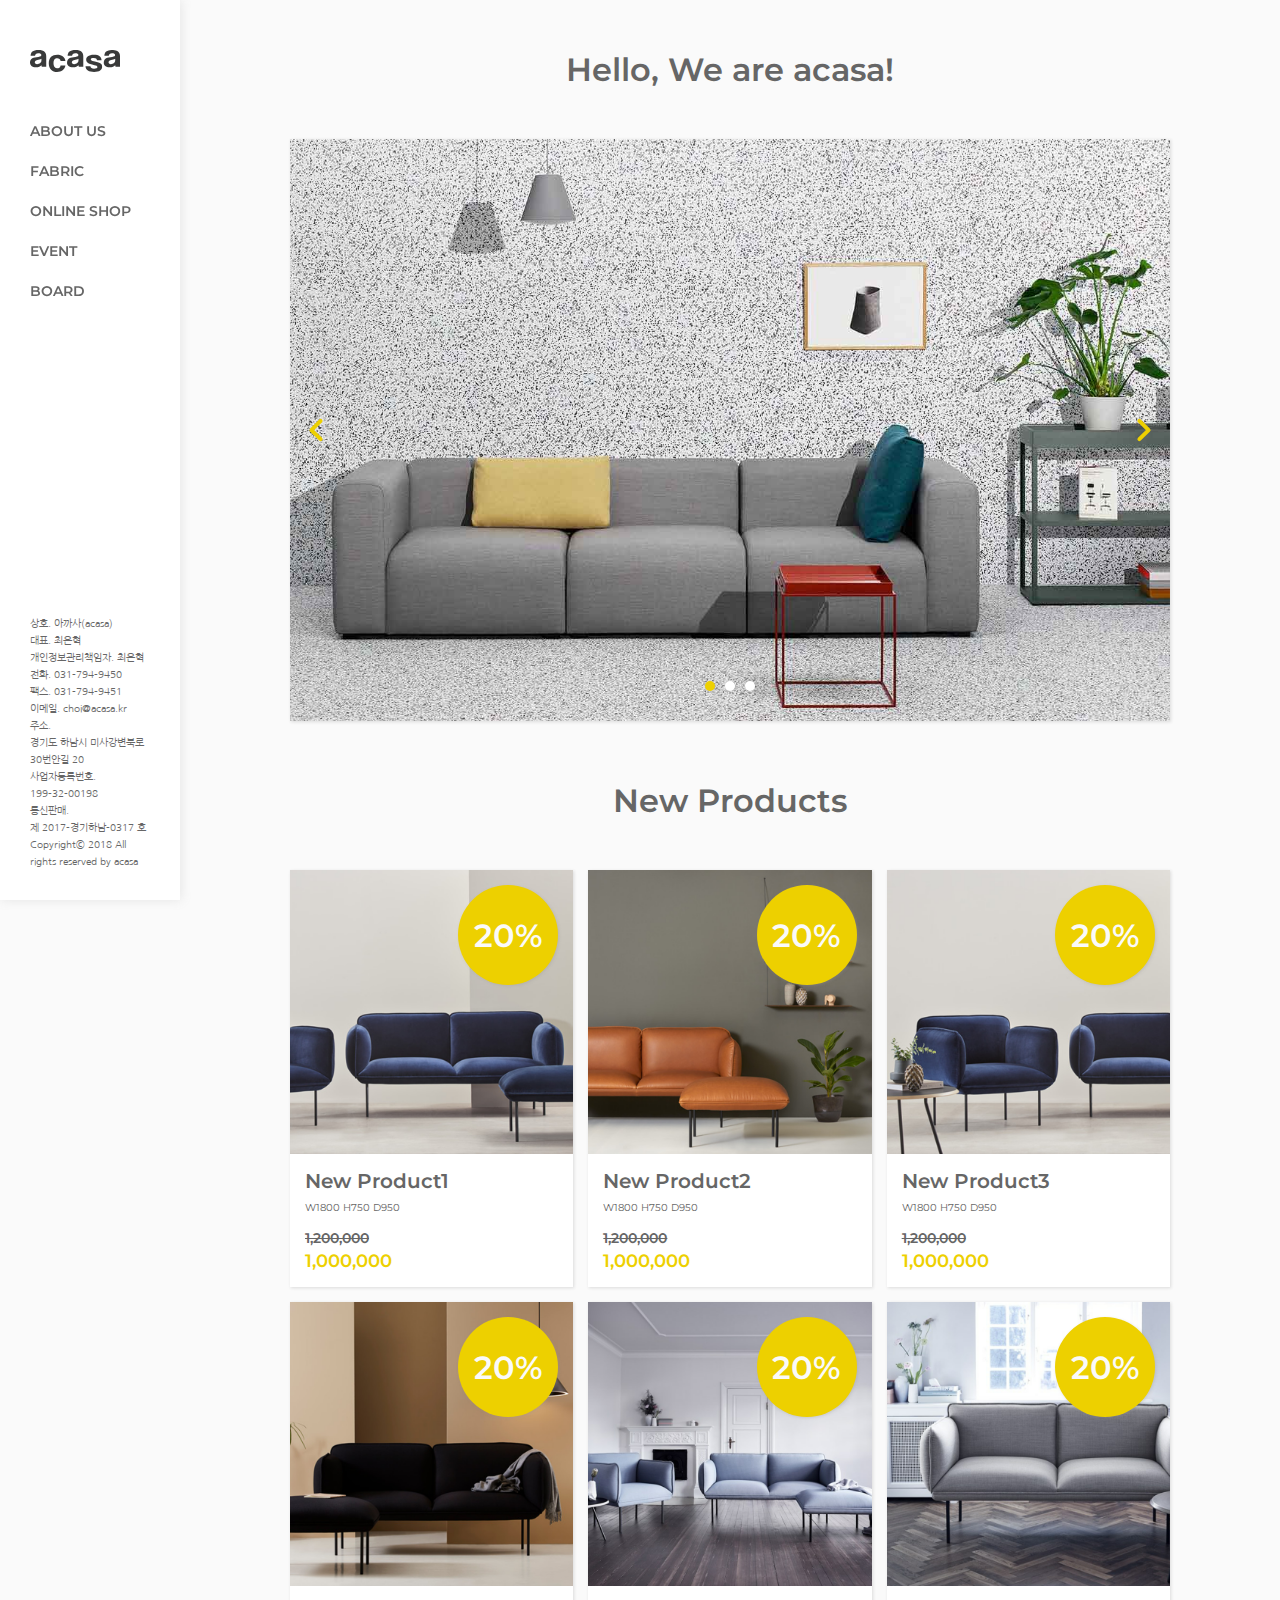
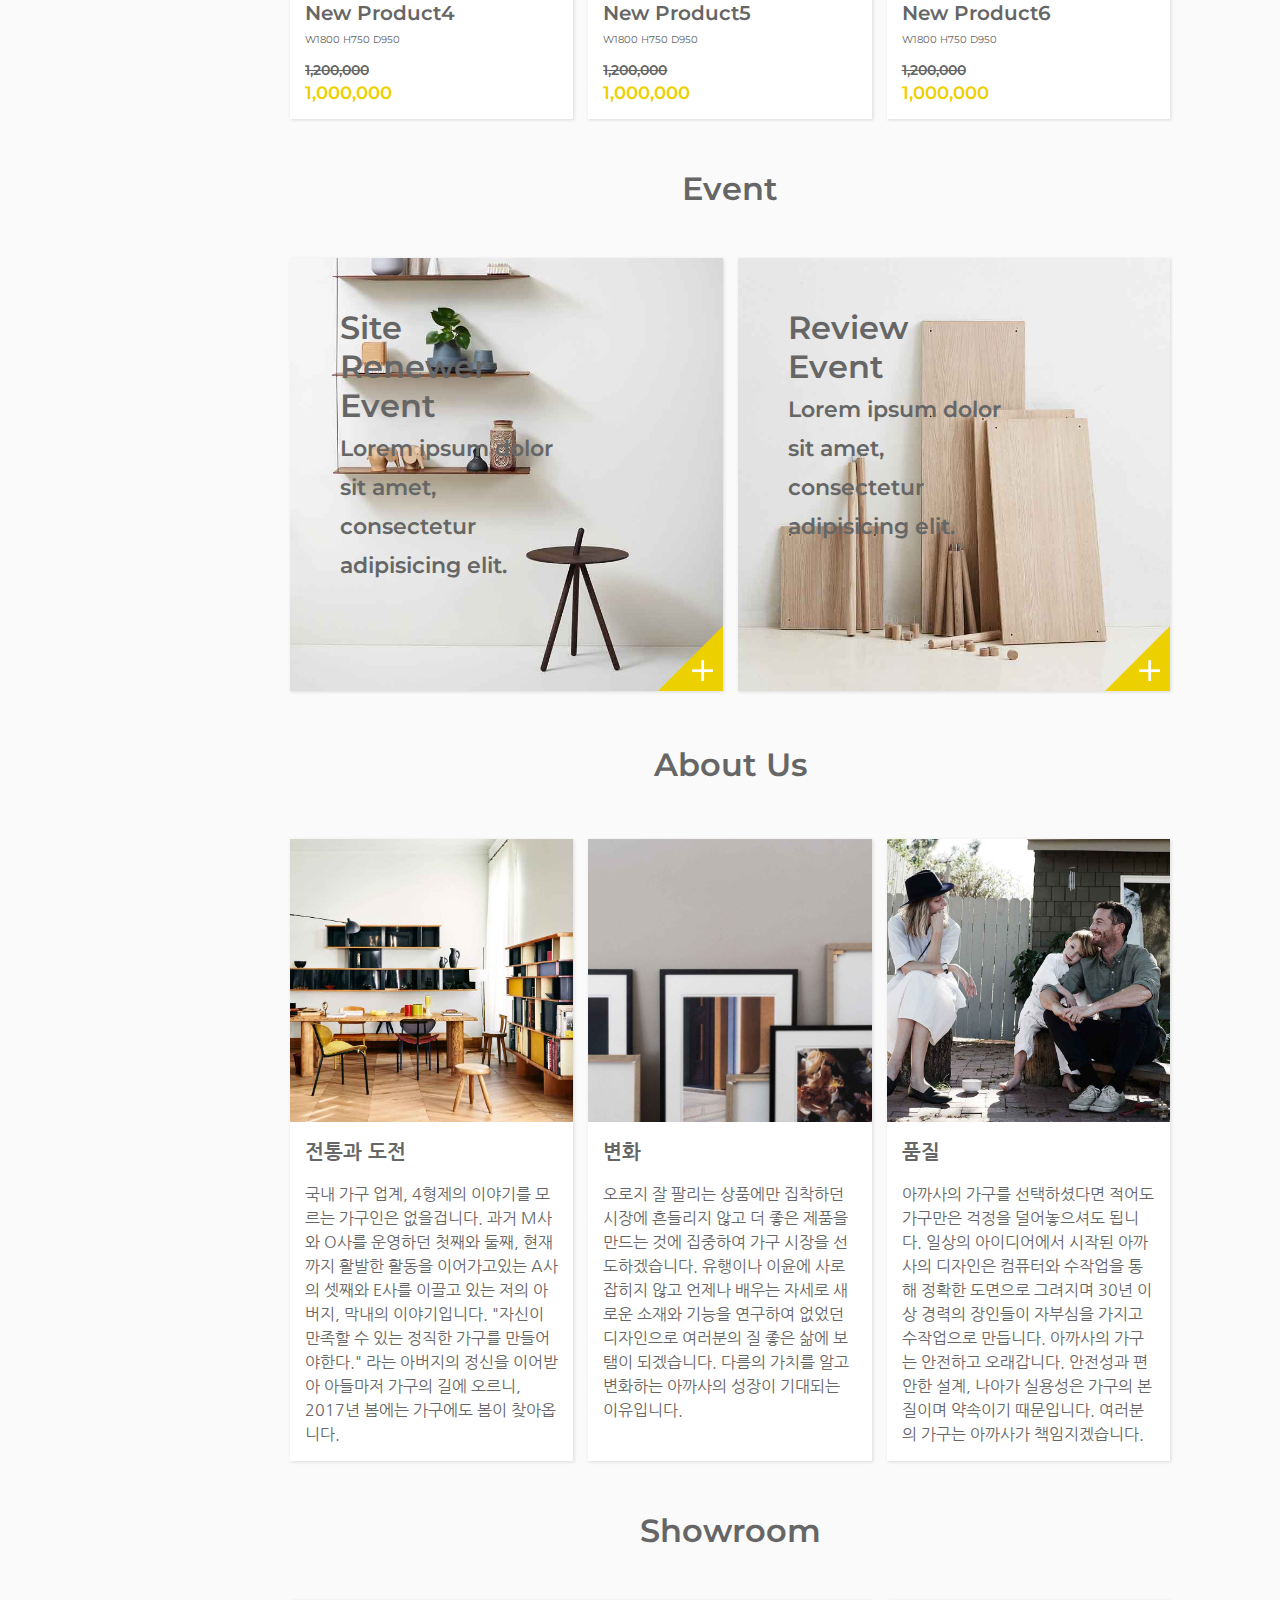
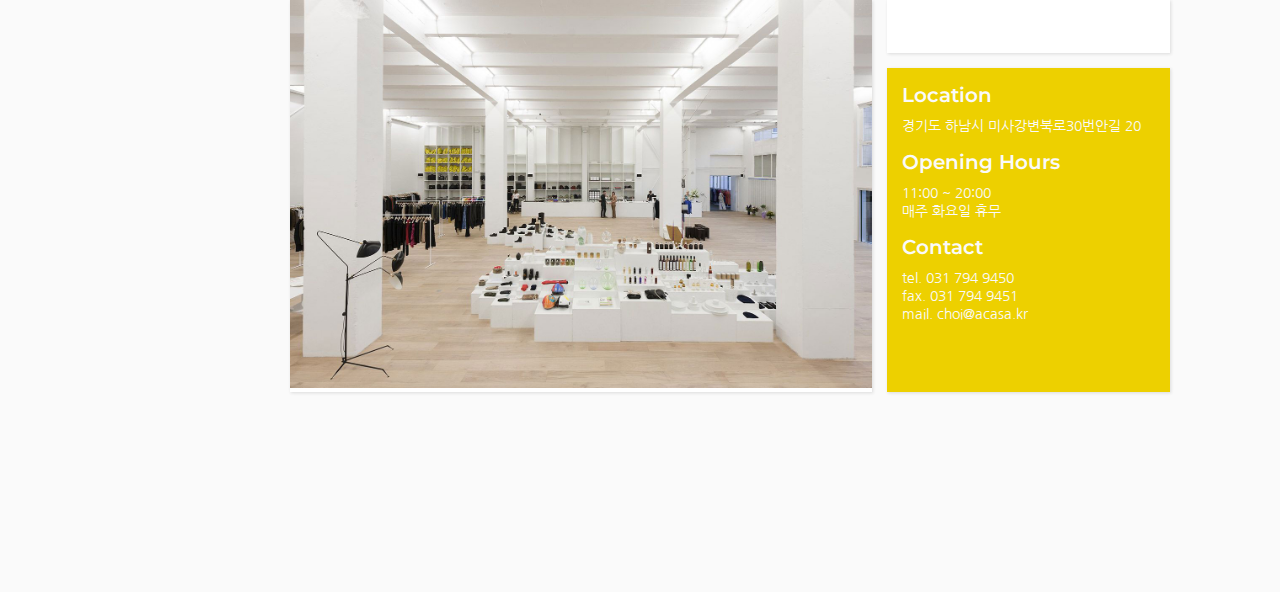
==== index.html @ 56d2a976 "Add files via upload" ====
<!DOCTYPE html>
<html lang="ko">
  <head>
    <meta charset="UTF-8">
    <title>acasa</title>
    <meta name="viewport" content="width=device-width, initial-scale=1.0">
    <link href="https://fonts.googleapis.com/css?family=Montserrat|Nanum+Gothic|Quicksand" rel="stylesheet">
    <link rel="stylesheet" href="css/style.css">
    <link rel="stylesheet" href="css/jquery.bxslider.css">
    <script src="js/jquery-3.3.1.js"></script>
    <script src="js/jquery.bxslider.min.js"></script>
    <script>
      $(document).ready(function(){
        $('.slider').bxSlider({
          auto:true,
          pause:3000,

        });
      });
    </script>
  </head>

  <body>
    <!-- 헤더 시작 -->
    <header>
      <div class="container">
        <img class="logo" src="img/acasa-logo.svg" alt="acasa-logo">
        <nav class="fixedNav">
          <ul>
            <li><a href="#">ABOUT US</a></li>
            <li><a href="#">FABRIC</a></li>
            <li><a href="#">ONLINE SHOP</a></li>
            <li><a href="#">EVENT</a></li>
            <li><a href="#">BOARD</a></li>
          </ul>
        </nav>
      </div>
    </header>
    <!-- 헤더 종료 -->

    <!-- 본문 시작 -->
    <section class="conA">
      <div class="container">
        <div class="title">
          <p>Hello, We are acasa!</p>
        </div>
        <div class="slider">
          <a href="#"><img src="img/slide01.jpg" alt="slide01"></a>
          <a href="#"><img src="img/slide02.jpg" alt="slide01"></a>
          <a href="#"><img src="img/slide03.jpg" alt="slide01"></a>
        </div>
      </div>
    </section>

    <section class="conB">
      <div class="container">
        <div class="title">
          <p>New Products</p>
        </div>
        <div class="productList">
          <div class="newProduct1">
            <img src="img/sq04.png" alt="newProduct1">
            <p class="name">New Product1</p>
            <p class="size">W1800 H750 D950</p>
            <p class="cost1">1,200,000</p>
            <p class="cost2">1,000,000</p>
            <div class="saleTag">
              <p class="saleNum">20%</p>
            </div>
            <a href="#" class="linkProduct1"></a>
          </div>
          <div class="newProduct2">
            <img src="img/sq03.png" alt="newProduct2">
            <p class="name">New Product2</p>
            <p class="size">W1800 H750 D950</p>
            <p class="cost1">1,200,000</p>
            <p class="cost2">1,000,000</p>
            <div class="saleTag">
              <p class="saleNum">20%</p>
            </div>
            <a href="#" class="linkProduct2"></a>
          </div>
          <div class="newProduct3">
            <img src="img/sq05.png" alt="newProduct3">
            <p class="name">New Product3</p>
            <p class="size">W1800 H750 D950</p>
            <p class="cost1">1,200,000</p>
            <p class="cost2">1,000,000</p>
            <div class="saleTag">
              <p class="saleNum">20%</p>
            </div>
            <a href="#" class="linkProduct3"></a>
          </div>
          <div class="newProduct4">
            <img src="img/sq06.png" alt="newProduct4">
            <p class="name">New Product4</p>
            <p class="size">W1800 H750 D950</p>
            <p class="cost1">1,200,000</p>
            <p class="cost2">1,000,000</p>
            <div class="saleTag">
              <p class="saleNum">20%</p>
            </div>
            <a href="#" class="linkProduct4"></a>
          </div>
          <div class="newProduct5">
            <img src="img/sq07.png" alt="newProduct5">
            <p class="name">New Product5</p>
            <p class="size">W1800 H750 D950</p>
            <p class="cost1">1,200,000</p>
            <p class="cost2">1,000,000</p>
            <div class="saleTag">
              <p class="saleNum">20%</p>
            </div>
            <a href="#" class="linkProduct5"></a>
          </div>
          <div class="newProduct6">
            <img src="img/sq08.png" alt="newProduct6">
            <p class="name">New Product6</p>
            <p class="size">W1800 H750 D950</p>
            <p class="cost1">1,200,000</p>
            <p class="cost2">1,000,000</p>
            <div class="saleTag">
              <p class="saleNum">20%</p>
            </div>
            <a href="#" class="linkProduct6"></a>
          </div>
        </div>
      </div>
    </section>

    <section class="conC">
      <div class="container">
        <div class="title">
          <p>Event</p>
        </div>
        <div class="eventList">
          <div class="event1">
            <img src="img/event01.jpg" alt="event1" class="imgEvent1">
            <p class="eventName">Site Renewer Event<br />
              <span class="eventInfo">Lorem ipsum dolor sit amet, consectetur adipisicing elit.
              </span>
            </p>
            <img src="img/yellowtriangle.svg" alt="more" class="moreBtn1"/>
            <a href="#" class="linkEvent1"></a>
          </div>
          <div class="event2">
            <img src="img/event02.jpg" alt="event2" class="imgEvent2">
            <p class="eventName">Review Event<br />
              <span class="eventInfo">Lorem ipsum dolor sit amet, consectetur adipisicing elit.
              </span>
            </p>
            <img src="img/yellowtriangle.svg" alt="more" class="moreBtn2"/>
            <a href="#" class="linkEvent2"></a>
          </div>
        </div>
      </div>
    </section>

    <section class="conD">
      <div class="container">
        <div class="title">
          <p>About Us</p>
        </div>
        <div class="aboutUsList">
          <div class="aboutUs1">
            <img src="img/aboutus01.jpg" alt="aboutUs1" />
            <p class="keyword">전통과 도전</p>
            <p class="content">
              국내 가구 업계, 4형제의 이야기를 모르는 가구인은 없을겁니다.
              과거 M사와 O사를 운영하던 첫째와 둘째, 현재까지 활발한 활동을 이어가고있는 A사의 셋째와 E사를 이끌고 있는 저의 아버지, 막내의 이야기입니다.
              "자신이 만족할 수 있는 정직한 가구를 만들어야한다." 라는 아버지의 정신을 이어받아 아들마저 가구의 길에 오르니, 2017년 봄에는 가구에도 봄이 찾아옵니다.
            </p>
          </div>
          <div class="aboutUs2">
            <img src="img/aboutus02.jpg" alt="aboutUs2" />
            <p class="keyword">변화</p>
            <p class="content">
              오로지 잘 팔리는 상품에만 집착하던 시장에 흔들리지 않고 더 좋은 제품을 만드는 것에 집중하여 가구 시장을 선도하겠습니다.
              유행이나 이윤에 사로잡히지 않고 언제나 배우는 자세로 새로운 소재와 기능을 연구하여 없었던 디자인으로 여러분의 질 좋은 삶에 보탬이 되겠습니다.
              다름의 가치를 알고 변화하는 아까사의 성장이 기대되는 이유입니다.
            </p>
          </div>
          <div class="aboutUs3">
            <img src="img/aboutus03.jpg" alt="aboutUs3" />
            <p class="keyword">품질</p>
            <p class="content">
              아까사의 가구를 선택하셨다면 적어도 가구만은 걱정을 덜어놓으셔도 됩니다.
              일상의 아이디어에서 시작된 아까사의 디자인은 컴퓨터와 수작업을 통해 정확한 도면으로 그려지며 30년 이상 경력의 장인들이 자부심을 가지고 수작업으로 만듭니다.
              아까사의 가구는 안전하고 오래갑니다. 안전성과 편안한 설계, 나아가 실용성은 가구의 본질이며 약속이기 때문입니다.
              여러분의 가구는 아까사가 책임지겠습니다.
            </p>
          </div>
        </div>
      </div>
    </section>

    <section class="conE">
      <div class="container">
        <div class="title">
          <p>Showroom</p>
        </div>
        <div class="showroomList">
          <div class="showroom">
            <img src="img/showroom.jpg" alt="showroom" />
          </div>
          <div class="map">
            <div class="mapSize">
              <iframe src="https://www.google.com/maps/embed?pb=!1m18!1m12!1m3!1d3162.3524169466496!2d127.1775999160639!3d37.5703183316678!2m3!1f0!2f0!3f0!3m2!1i1024!2i768!4f13.1!3m3!1m2!1s0x356333965050729f%3A0x7016bfcf2cfe2d68!2sAkkasa!5e0!3m2!1sit!2skr!4v1528881430109" frameborder="0" style="border:0" allowfullscreen></iframe>
            </div>
          </div>
          <div class="informationBox">
            <div class="showroomInfo">
              <!-- <p class="welcome">"아까사는 언제나 여러분의 방문을 환영합니다.<br />
                서울 근교 하남 미사강변 신도시에 위치해있어 부담없이<br />
                방문하실 수 있습니다."</p> -->
              <p class="locationTitle">Location</p>
              <p class="location">경기도 하남시 미사강변북로30번안길 20</p>
              <p class="hourTitle">Opening Hours</p>
              <p class="hour">11:00 ~ 20:00<br />매주 화요일 휴무</p>
              <p class="contactTitle">Contact</p>
              <p class="contact">tel. 031 794 9450<br />fax. 031 794 9451<br />mail. choi@acasa.kr</p>
            </div>
          </div>
        </div>
      </div>
    </section>

    <section class="conLast">
      <div class="container">

      </div>
    </section>
    <!-- 본문 종료 -->

    <!-- 푸터 시작 -->
    <footer>
      <div class="container">
        <div class="fixedInfo">
          <p>상호. 아까사(acasa)</p>
          <p>대표. 최은혁</p>
          <p>개인정보관리책임자. 최은혁</p>
          <p>전화. 031-794-9450</p>
          <p>팩스. 031-794-9451</p>
          <p>이메일. choi@acasa.kr</p>
          <p>주소.<br />경기도 하남시 미사강변북로30번안길 20</p>
          <p>사업자등록번호.<br />199-32-00198</p>
          <p>통신판매.<br />제 2017-경기하남-0317 호</p>
          <p>Copyright© 2018 All rights reserved by acasa</p>
        </div>
      </div>
    </footer>
    <!-- 푸터 종료 -->
  </body>
</html>
---- css/style.css ----
@charset "UTF-8";

/* font-family: 'Nanum Gothic', sans-serif;
font-family: 'Montserrat', sans-serif;
font-family: 'Quicksand', sans-serif; */

/* 기본 컬러 지정 */
:root{
  --textDarkColor: #3a3a3a;
  --textMidColor: #666666;
  --textLightColor: #fafafa;
  --textHoverColor: #edd000;
  --backColor: #fafafa;
  --backLightColor: #fff;
}

/* 데스크탑 바디 */
body{
  margin: 0 0 0 180px;
  background-color: #fafafa;
  background-color: var(--backColor);
}

/* 헤더 설정 */
header .container{
  position: fixed;
  top: 0;
  left: 0;
  background-color: #fff;
  background-color: var(--backLightColor);
  height: 100vh;
  width: 180px;
  box-shadow:1px 0 10px rgba(150,150,150,.2);
}

header .logo{
  margin: 50px 0 35px 30px;
  width: 90px;
}

header .fixedNav{
  margin: 0 30px;
}

header ul{
  list-style: none;
  margin: 0;
  padding: 0;
}

header li{
  padding: 0;
  line-height: 2.5em;
}

header ul li a{
  text-decoration: none;
  color: #666666;
  color: var(--textMidColor);
  font-family: 'Montserrat', sans-serif;
  font-size: 14px;
  font-weight: 600;
}

header ul li a:hover{
  color: #edd000;
  color: var(--textHoverColor);
  transition: 0.3s;
}

header ul li a:active{
  color: #edd000;
  color: var(--textHoverColor);
}

/* 푸터 설정 */
footer .container{
  position: fixed;
  bottom: 0;
  left: 0;
  background-color: #fff;
  background-color: var(--backLightColor);
  height: 300px;;
  width: 180px;
}

footer .fixedInfo{
  position: absolute;
  bottom: 30px;
  margin: 0 30px;
}

footer p{
  margin: 0;
  padding: 0;
  color: #666666;
  color: var(--textMidColor);
  font-family: 'Nanum Gothic', sans-serif;
  font-size: 10px;
  line-height: 1.7em;
  text-decoration: none;
}

/* conLast */
.conLast .container{
  height: 200px;
}

/* conA */
.conA .container{
  display: block;
  margin: 0 auto 0 auto;
  width: 80%;
}

.conA .title p{
  text-align: center;
  margin: 50px auto;
  padding: 0;
  color: #666666;
  color: var(--textMidColor);
  font-family: 'Montserrat', sans-serif;
  font-size: 32px;
  font-weight: 600;
}

.conA img{
  display: block;
  width: 100%;
  box-shadow:1px 1px 3px rgba(150,150,150,.3);
}

/* conB */
.conB .container{
  margin: 0 auto 0 auto;
  width: 80%;
}

.conB .title p{
  text-align: center;
  margin: 50px auto;
  padding: 0;
  color: #666666;
  color: var(--textMidColor);
  font-family: 'Montserrat', sans-serif;
  font-size: 32px;
  font-weight: 600;
}

.conB .productList{
  display: grid;
  grid-template-columns: 1fr 1fr 1fr;
  grid-gap: 15px;
}

.conB .newProduct1, .newProduct2, .newProduct3, .newProduct4, .newProduct5, .newProduct6{
  width: 100%;
  background-color: #fff;
  background-color: var(--backLightColor);
  box-shadow:1px 1px 3px rgba(150,150,150,.3);
  position: relative;
}

.conB .name{
  text-align: left;
  margin: 15px 0 0 15px;
  padding: 0;
  color: #666666;
  color: var(--textMidColor);
  font-family: 'Montserrat', sans-serif;
  font-size: 20px;
  font-weight: 600;
}

.conB .size{
  text-align: left;
  margin: 8px 0 0 15px;
  padding: 0;
  color: #666666;
  color: var(--textMidColor);
  font-family: 'Montserrat', sans-serif;
  font-size: 10px;
}

.conB .cost1{
  text-align: left;
  margin: 15px 0 0 15px;
  padding: 0;
  color: #666666;
  color: var(--textMidColor);
  font-family: 'Montserrat', sans-serif;
  font-size: 14px;
  font-weight: 600;
  text-decoration: line-through;
}

.conB .cost2{
  text-align: left;
  margin: 0.2em 0 15px 15px;
  padding: 0;
  color: #edd000;
  color: var(--textHoverColor);
  font-family: 'Montserrat', sans-serif;
  font-size: 18px;
  font-weight: 600;
}

.conB .newProduct1 img, .newProduct2 img,
.newProduct3 img, .newProduct4 img,
.newProduct5 img, .newProduct6 img{
  display: block;
  width: 100%;
}

.conB .saleTag{
  position: absolute;
  top: 15px;
  right: 15px;

  width: 100px;
  height: 100px;
  background-color: #edd000;
  background-color: var(--textHoverColor);
  border-radius: 50%;
  box-shadow:1px 1px 3px rgba(150,150,150,.3);

  display: flex;
  align-items: center;
  justify-content: center;
}

.conB .saleTag .saleNum{
  margin: 0;
  padding: 0;
  text-align: center;
  color: #fff;
  color: var(--textLightColor);
  font-family: 'Montserrat', sans-serif;
  font-size: 32px;
  font-weight: 600;
}

.conB .linkProduct1, .linkProduct2, .linkProduct3, .linkProduct4, .linkProduct5, .linkProduct6{
  position: absolute;
  top: 0;
  right: 0;
  bottom: 0;
  left: 0;
}

/* conC */
.conC .container{
  margin: 0 auto 0 auto;
  width: 80%;
}

.conC .title p{
  text-align: center;
  margin: 50px auto;
  padding: 0;
  color: #666666;
  color: var(--textMidColor);
  font-family: 'Montserrat', sans-serif;
  font-size: 32px;
  font-weight: 600;
}

.conC .eventList{
  display: grid;
  grid-template-columns: 1fr 1fr;
  grid-gap: 15px;
}

.conC .event1, .event2{
  width: 100%;
  box-shadow:1px 1px 3px rgba(150,150,150,.3);
  position: relative;
}

.conC .event1 .imgEvent1, .event2 .imgEvent2{
  display: block;
  width: 100%;
}

.conC .eventName{
  position: absolute;
  top: 50px;
  left: 50px;
  width: 50%;

  text-align: left;
  margin: 0;
  padding: 0;
  color: #666666;
  color: var(--textMidColor);
  font-family: 'Montserrat', sans-serif;
  font-size: 32px;
  font-weight: 600;
}

.conC .eventName .eventInfo{
  text-align: left;
  margin: 0;
  padding: 30px 0;
  color: #666666;
  color: var(--textMidColor);
  font-family: 'Montserrat', sans-serif;
  font-size: 22px;
  font-weight: 600;
}

.conC .moreBtn1, .moreBtn2{
  position: absolute;
  right: 0;
  bottom: 0;
  width: 15%;
}

.conC .linkEvent1, .linkEvent2{
  position: absolute;
  top: 0;
  right: 0;
  bottom: 0;
  left: 0;
}

/* conD */
.conD .container{
  margin: 0 auto 0 auto;
  width: 80%;
}

.conD .title p{
  text-align: center;
  margin: 50px auto;
  padding: 0;
  color: #666666;
  color: var(--textMidColor);
  font-family: 'Montserrat', sans-serif;
  font-size: 32px;
  font-weight: 600;
}

.conD .aboutUsList{
  display: grid;
  grid-template-columns: 1fr 1fr 1fr;
  grid-gap: 15px;
}

.conD .aboutUs1, .aboutUs2, .aboutUs3{
  width: 100%;
  background-color: #fff;
  background-color: var(--backLightColor);
  box-shadow:1px 1px 3px rgba(150,150,150,.3);
  position: relative;
}

.conD img{
  display: block;
  width: 100%;
}

.conD p{
  margin: 15px;
  line-height: 1.5em;
}

.conD .keyword{
  color: #666666;
  color: var(--textMidColor);
  font-family: 'Nanum Gothic', sans-serif;
  font-size: 20px;
  font-weight: 600;
}

.conD .content{
  color: #666666;
  color: var(--textMidColor);
  font-family: 'Nanum Gothic', sans-serif;
  font-size: 16px;
}

/* conE */
.conE .container{
  display: block;
  margin: 0 auto 0 auto;
  width: 80%;
}

.conE .title p{
  text-align: center;
  margin: 50px auto;
  padding: 0;
  color: #666666;
  color: var(--textMidColor);
  font-family: 'Montserrat', sans-serif;
  font-size: 32px;
  font-weight: 600;
}

.conE .showroomList{
  display: grid;
  grid-template-columns: 1fr 1fr 1fr;
  grid-gap: 15px;
}

.conE .showroom{
  width: 100%;
  background-color: #fff;
  background-color: var(--backLightColor);
  box-shadow:1px 1px 3px rgba(150,150,150,.3);
  grid-column: 1 / 3;
  grid-row: 1 / 3;
}

.conE .showroom img{
  width: 100%;
}

.conE .welcome{
  text-align: left;
  margin: 0 0 0 0;
  padding: 0;
  color: #edd000;
  color: var(--textHoverColor);
  font-family: 'Nanum Gothic', sans-serif;
  font-size: 32px;
  font-weight: 600;
  line-height: 1.5em;
}

.conE .locationTitle, .hourTitle, .contactTitle{
  text-align: left;
  margin: 15px 0 0 15px;
  padding: 0;
  color: #fff;
  color: var(--textLightColor);
  font-family: 'Montserrat', sans-serif;
  font-size: 20px;
  font-weight: 600;
}

.conE .location, .hour, .contact{
  text-align: left;
  margin: 10px 0 15px 15px;
  padding: 0;
  color: #fff;
  color: var(--textLightColor);
  font-family: 'Nanum Gothic', sans-serif;
  font-size: 14px;
}

.conE .map{
  width: 100%;
  background-color: #fff;
  background-color: var(--backLightColor);
  box-shadow:1px 1px 3px rgba(150,150,150,.3);
  grid-column: 3;
  grid-row: 1;
  position: relative;
}

/* .conE .mapSize{
  position: relative;
  padding-bottom: 100%;
  overflow: hidden;
} */

.conE .map iframe{
  position: absolute;
  top: 0;
  right: 0;
  bottom: 0;
  left: 0;
  width: 100%;
  height: 100%;
}

.conE .informationBox{
  grid-column: 3;
  grid-row: 2;
  width: 100%;
  background-color: #edd000;
  background-color: var(--textHoverColor);
  box-shadow:1px 1px 3px rgba(150,150,150,.3);
}
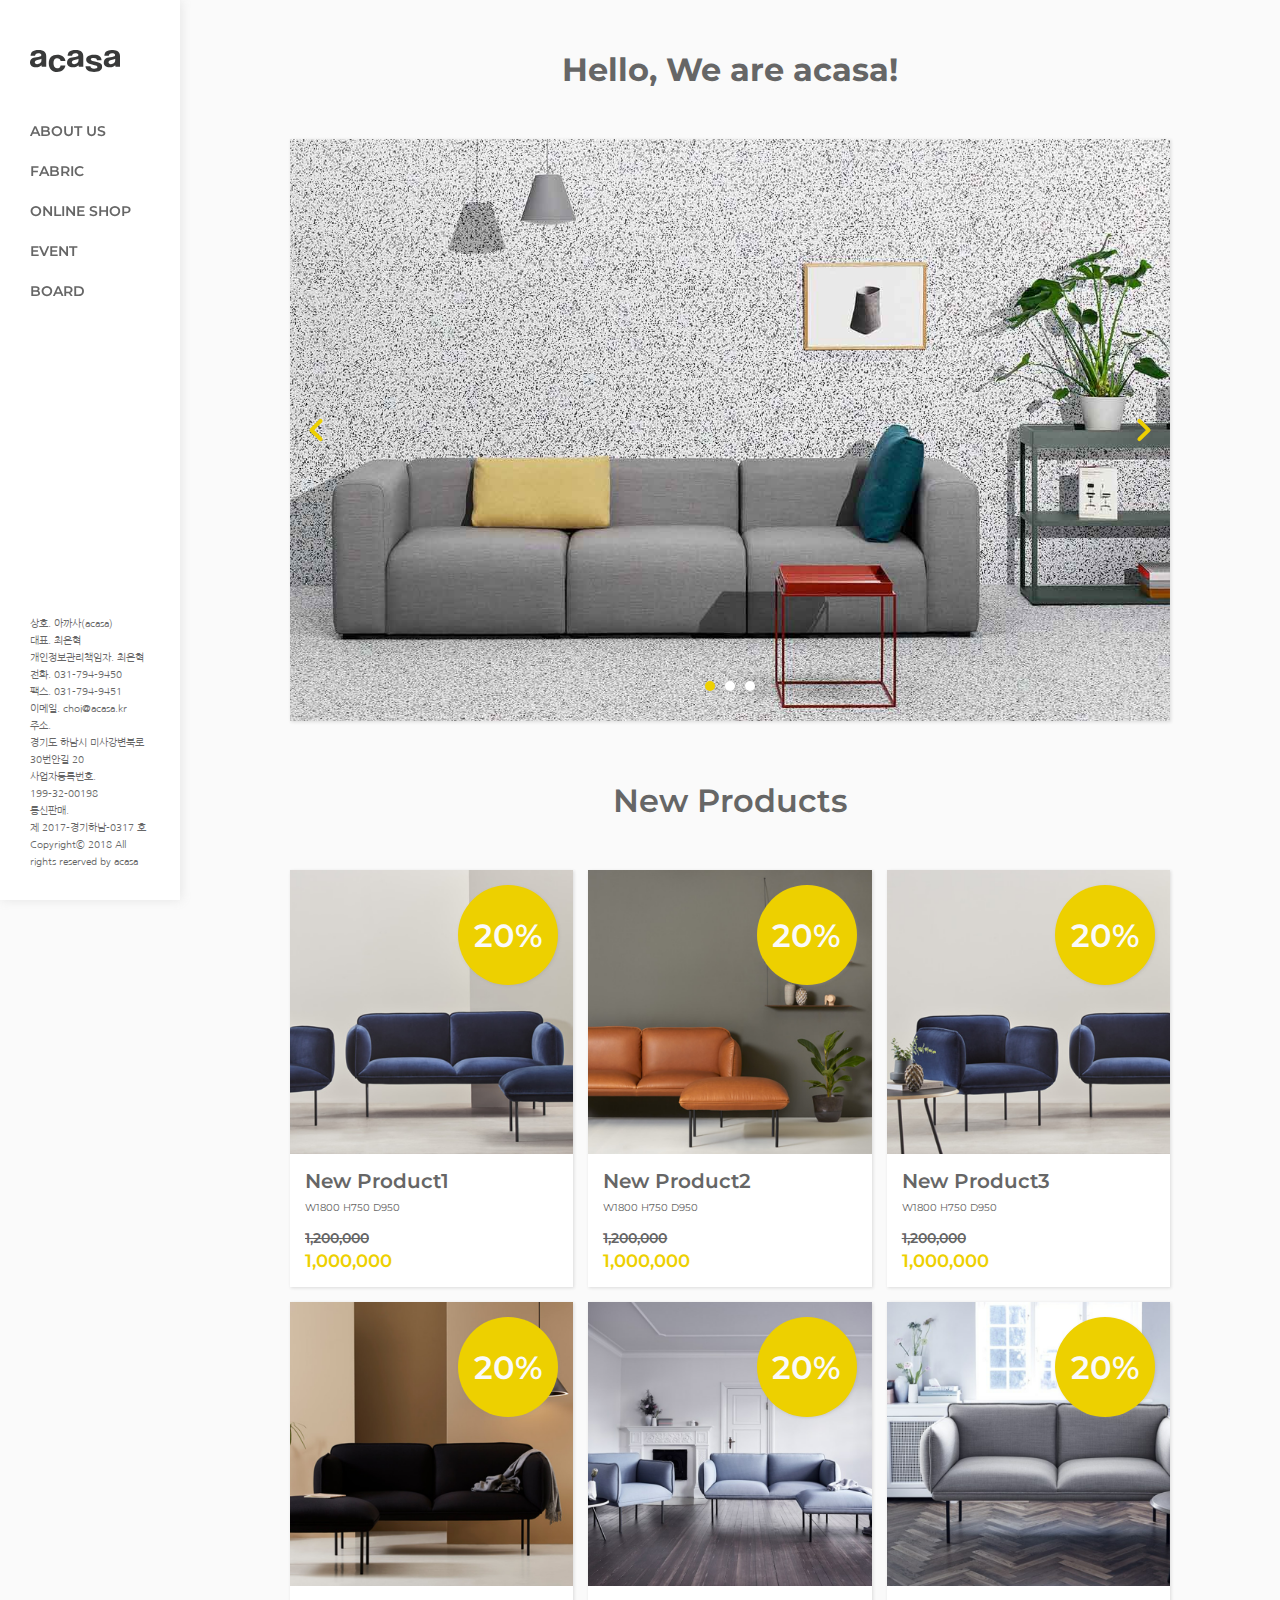
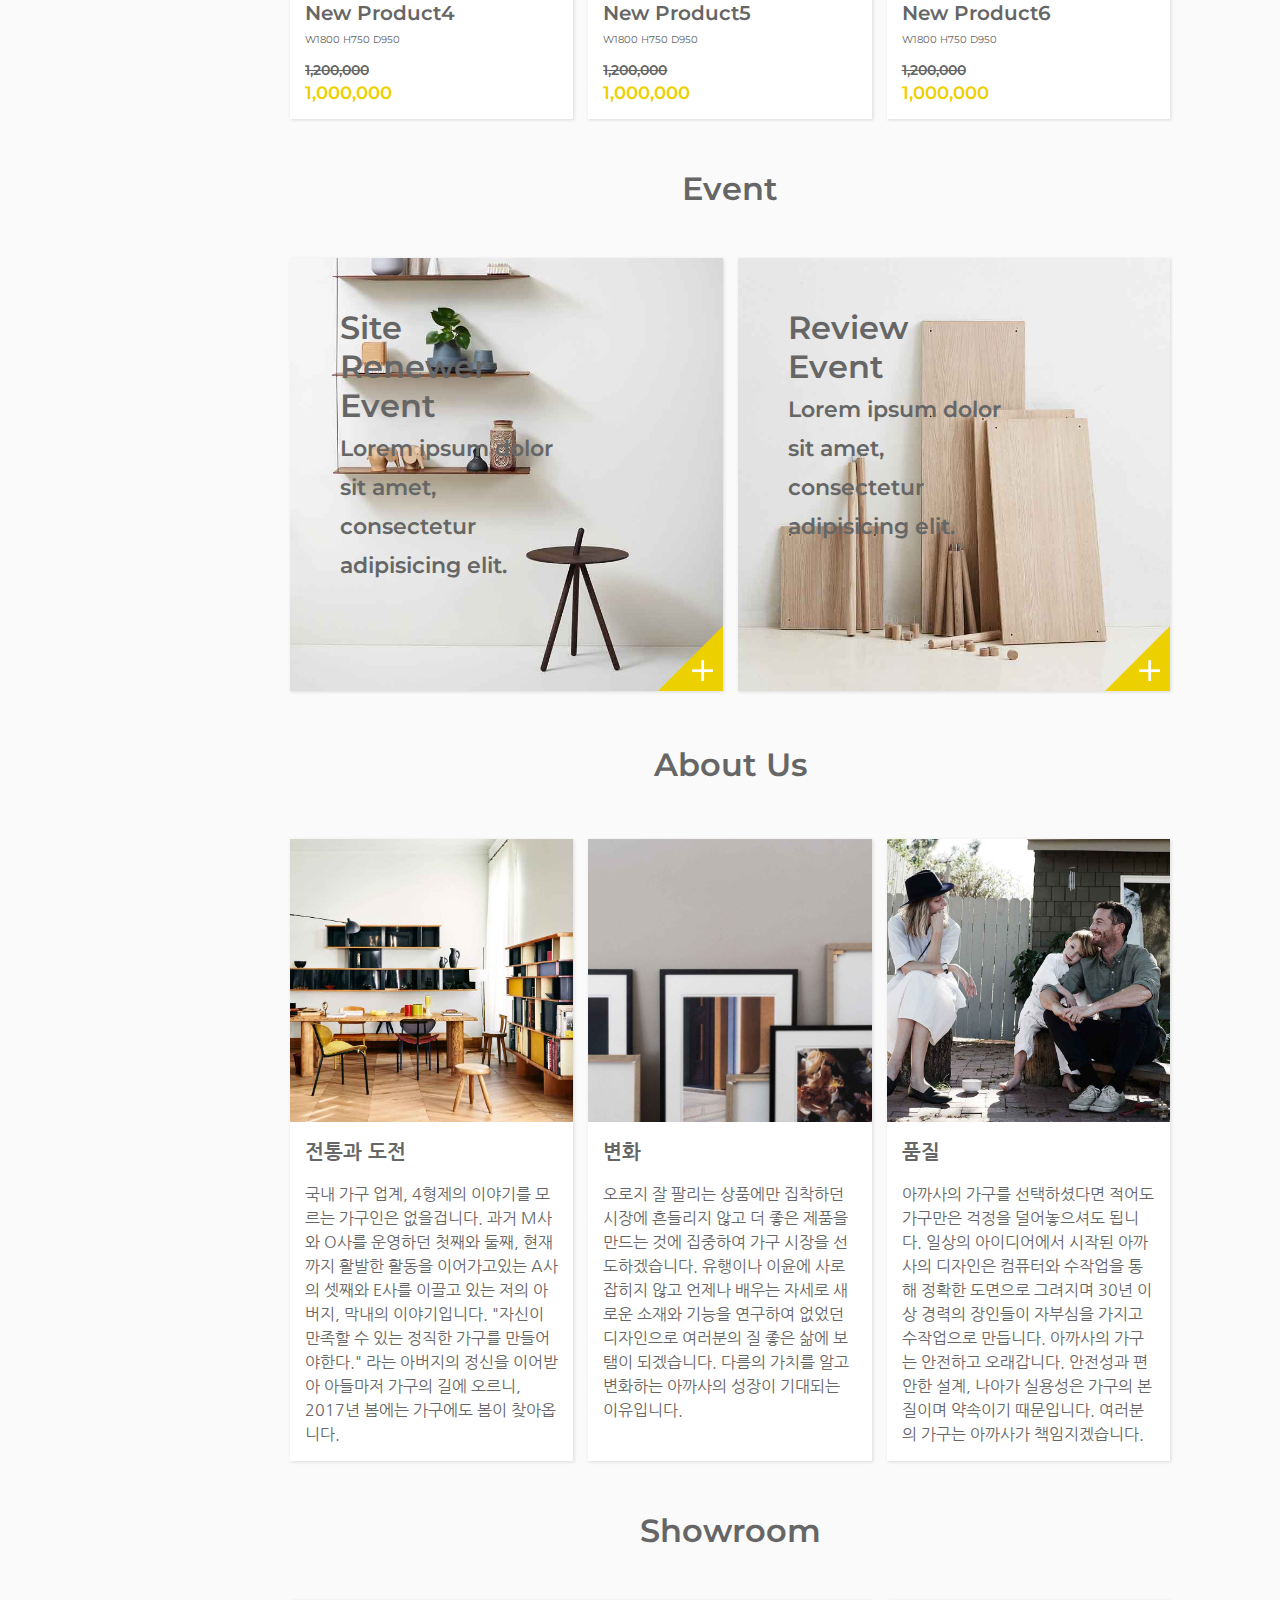
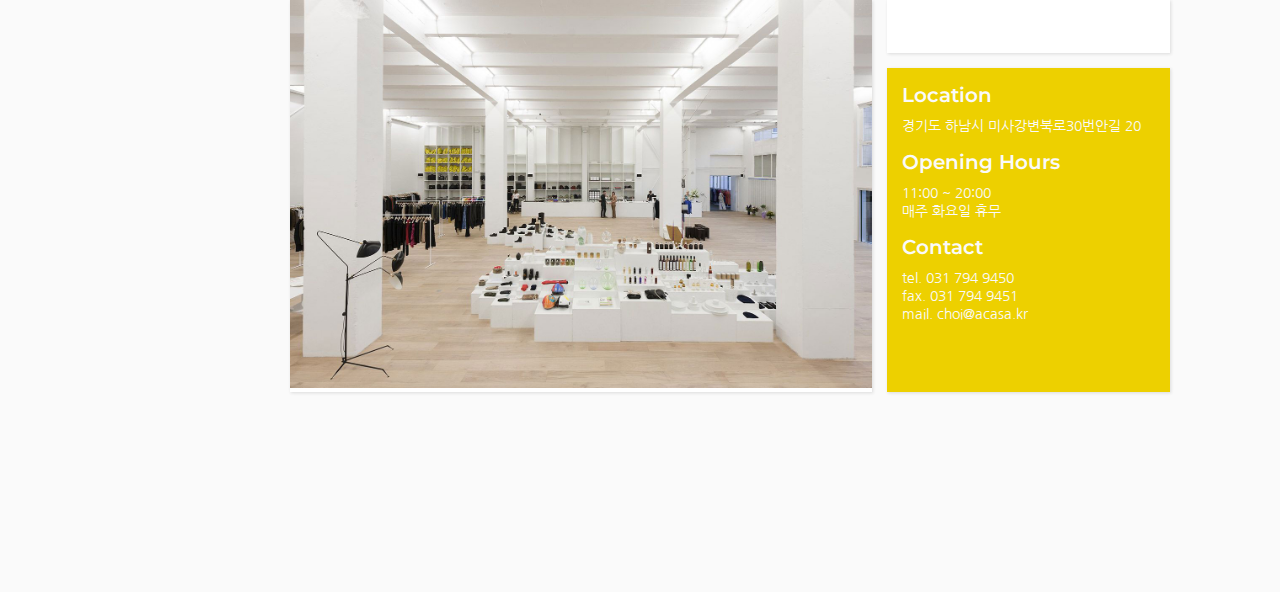
==== commit 7fe2104a: "Add files via upload" ====
--- a/index.html
+++ b/index.html
@@ -4,7 +4,8 @@
     <meta charset="UTF-8">
     <title>acasa</title>
     <meta name="viewport" content="width=device-width, initial-scale=1.0">
-    <link href="https://fonts.googleapis.com/css?family=Montserrat|Nanum+Gothic|Quicksand" rel="stylesheet">
+    <link href="https://fonts.googleapis.com/css?family=Montserrat" rel="stylesheet">
+    <link href="https://fonts.googleapis.com/css?family=Nanum+Gothic" rel="stylesheet">
     <link rel="stylesheet" href="css/style.css">
     <link rel="stylesheet" href="css/jquery.bxslider.css">
     <script src="js/jquery-3.3.1.js"></script>
--- a/css/style.css
+++ b/css/style.css
@@ -121,7 +121,7 @@
   color: var(--textMidColor);
   font-family: 'Montserrat', sans-serif;
   font-size: 32px;
-  font-weight: 600;
+  font-weight: 700;
 }
 
 .conA img{
@@ -483,4 +483,5 @@
   background-color: #edd000;
   background-color: var(--textHoverColor);
   box-shadow:1px 1px 3px rgba(150,150,150,.3);
-}
+  text-decoration: none;
+}
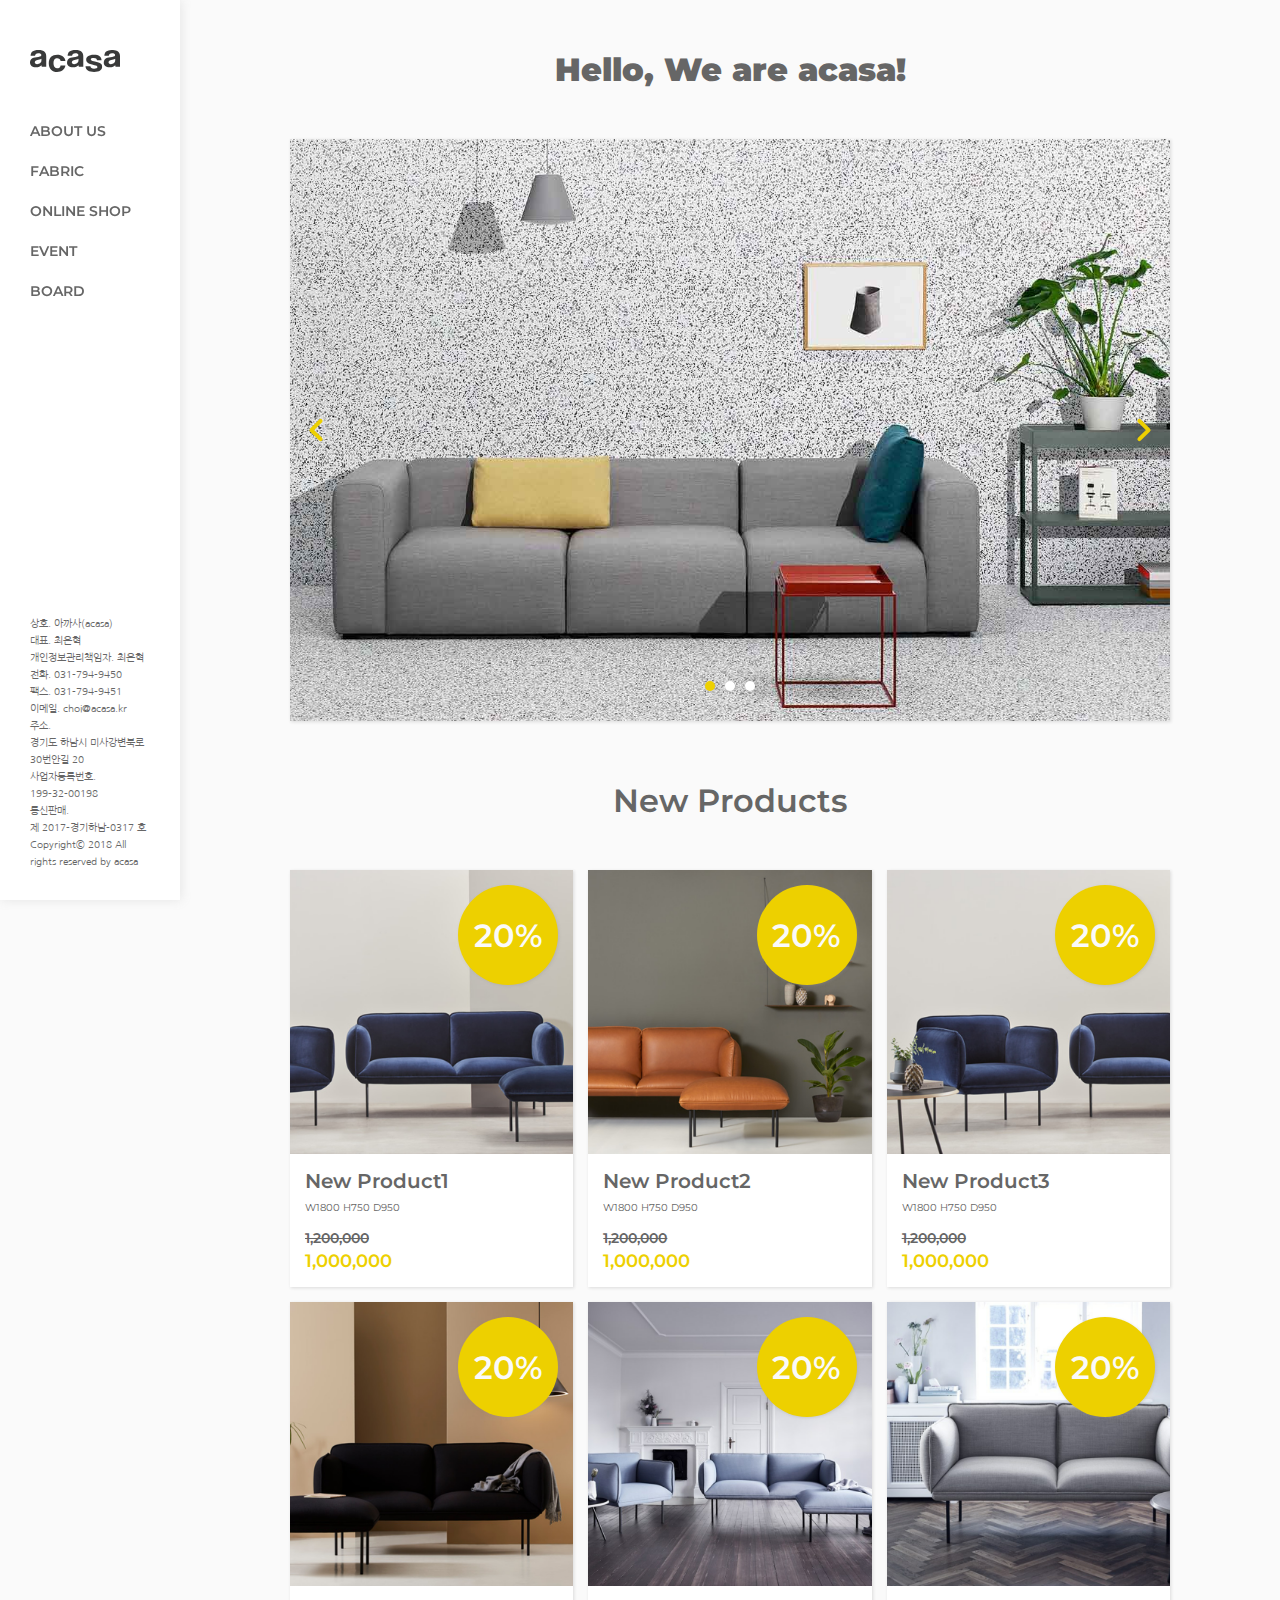
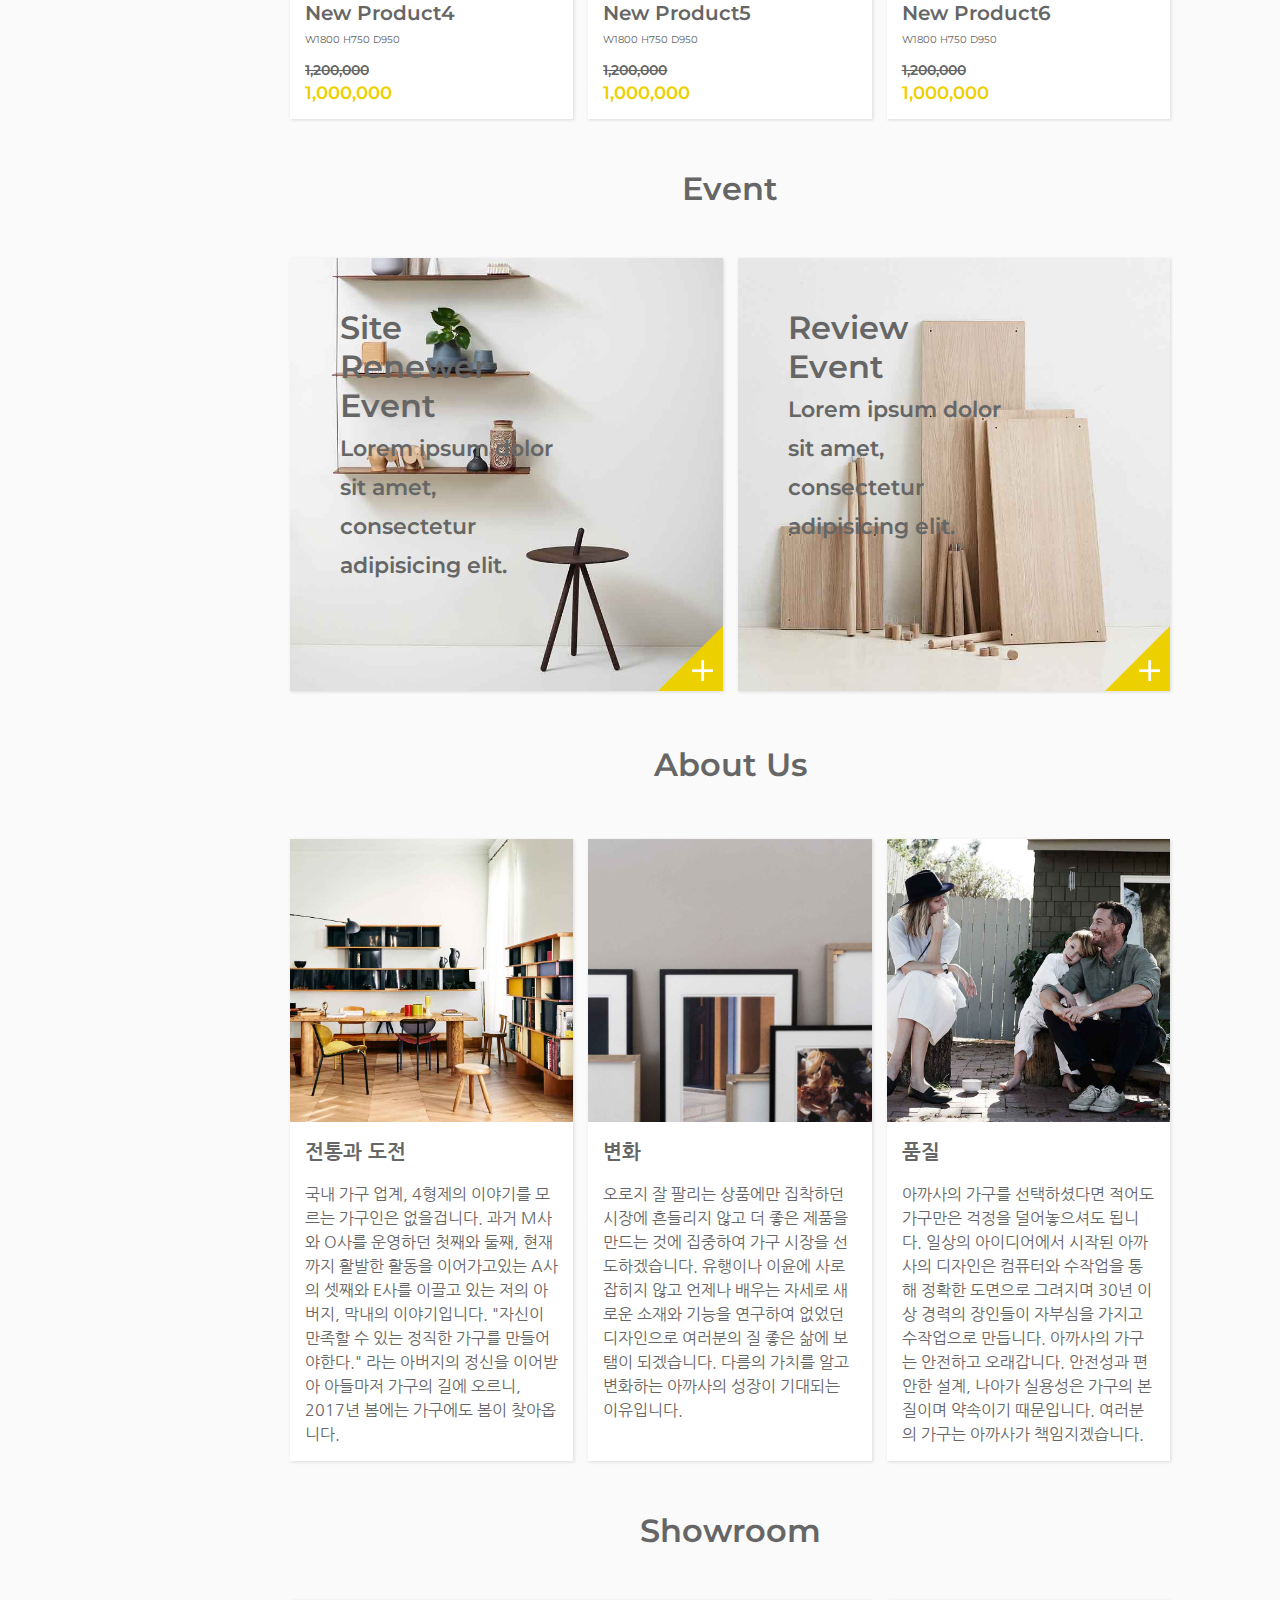
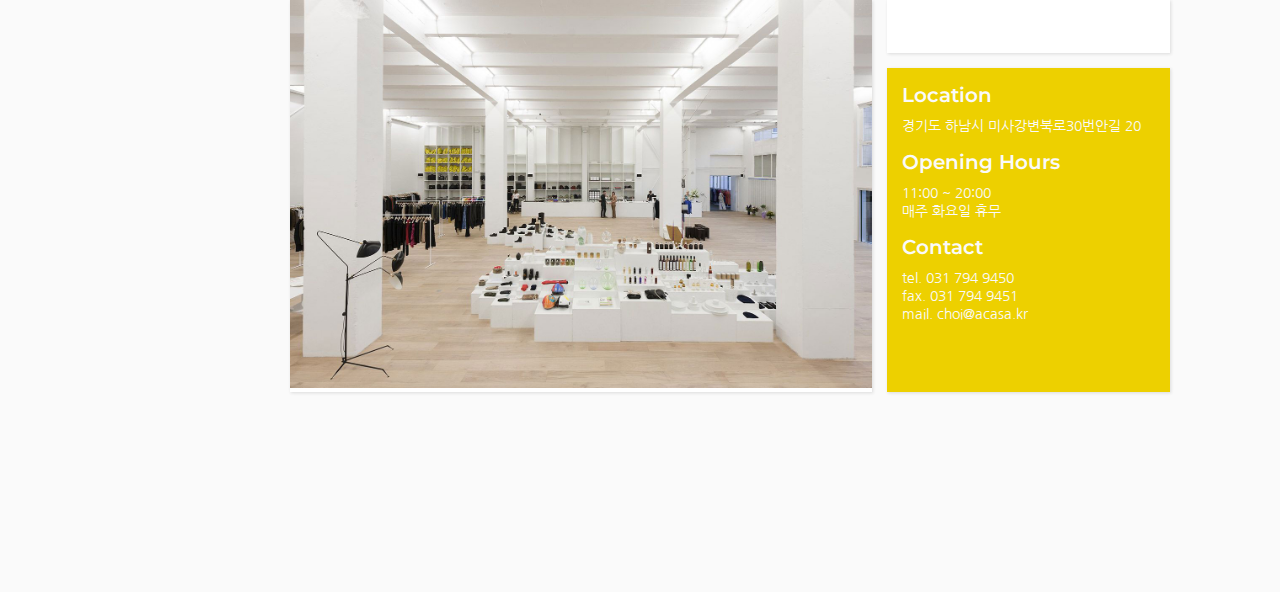
==== commit f28984fd: "Add files via upload" ====
--- a/index.html
+++ b/index.html
@@ -4,7 +4,7 @@
     <meta charset="UTF-8">
     <title>acasa</title>
     <meta name="viewport" content="width=device-width, initial-scale=1.0">
-    <link href="https://fonts.googleapis.com/css?family=Montserrat" rel="stylesheet">
+    <link href="https://fonts.googleapis.com/css?family=Montserrat:100,100i,200,200i,300,300i,400,400i,500,500i,600,600i,700,700i,800,800i,900,900i" rel="stylesheet">
     <link href="https://fonts.googleapis.com/css?family=Nanum+Gothic" rel="stylesheet">
     <link rel="stylesheet" href="css/style.css">
     <link rel="stylesheet" href="css/jquery.bxslider.css">
--- a/css/style.css
+++ b/css/style.css
@@ -121,7 +121,7 @@
   color: var(--textMidColor);
   font-family: 'Montserrat', sans-serif;
   font-size: 32px;
-  font-weight: 700;
+  font-weight: 900;
 }
 
 .conA img{
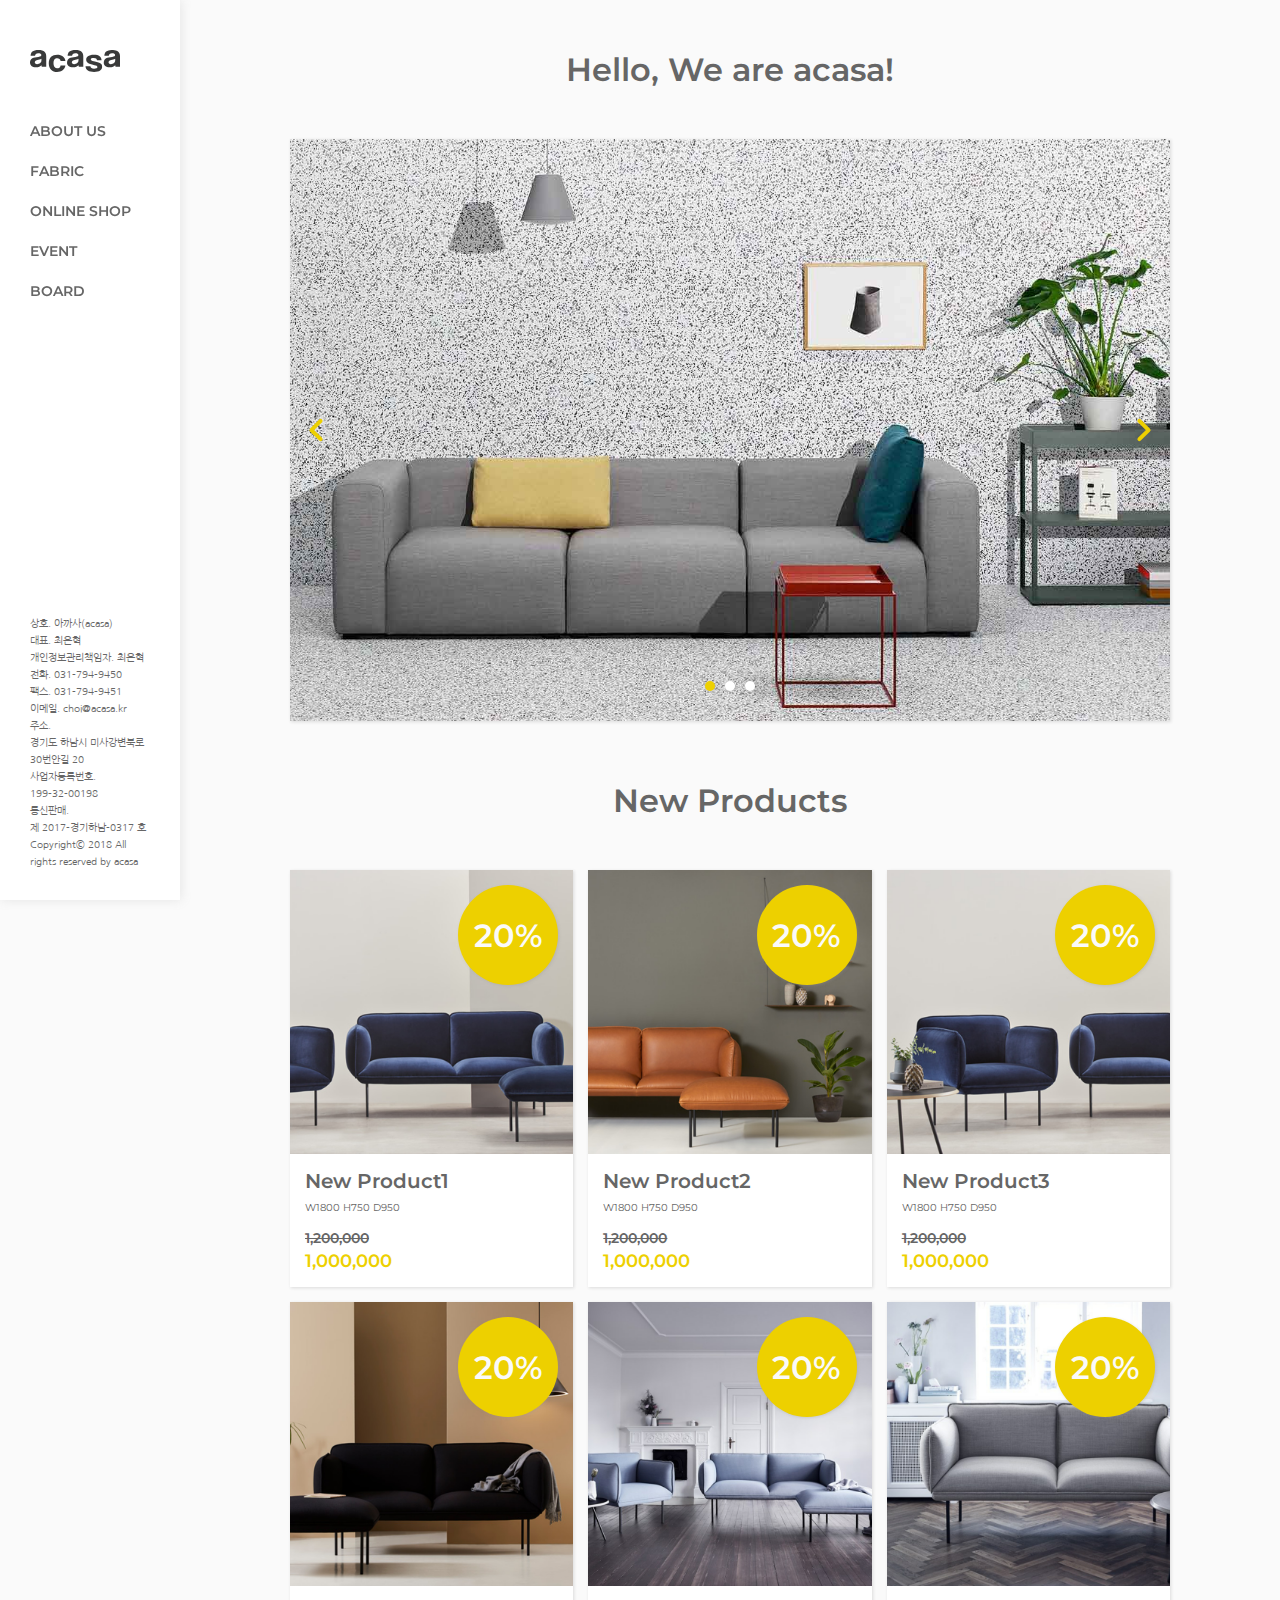
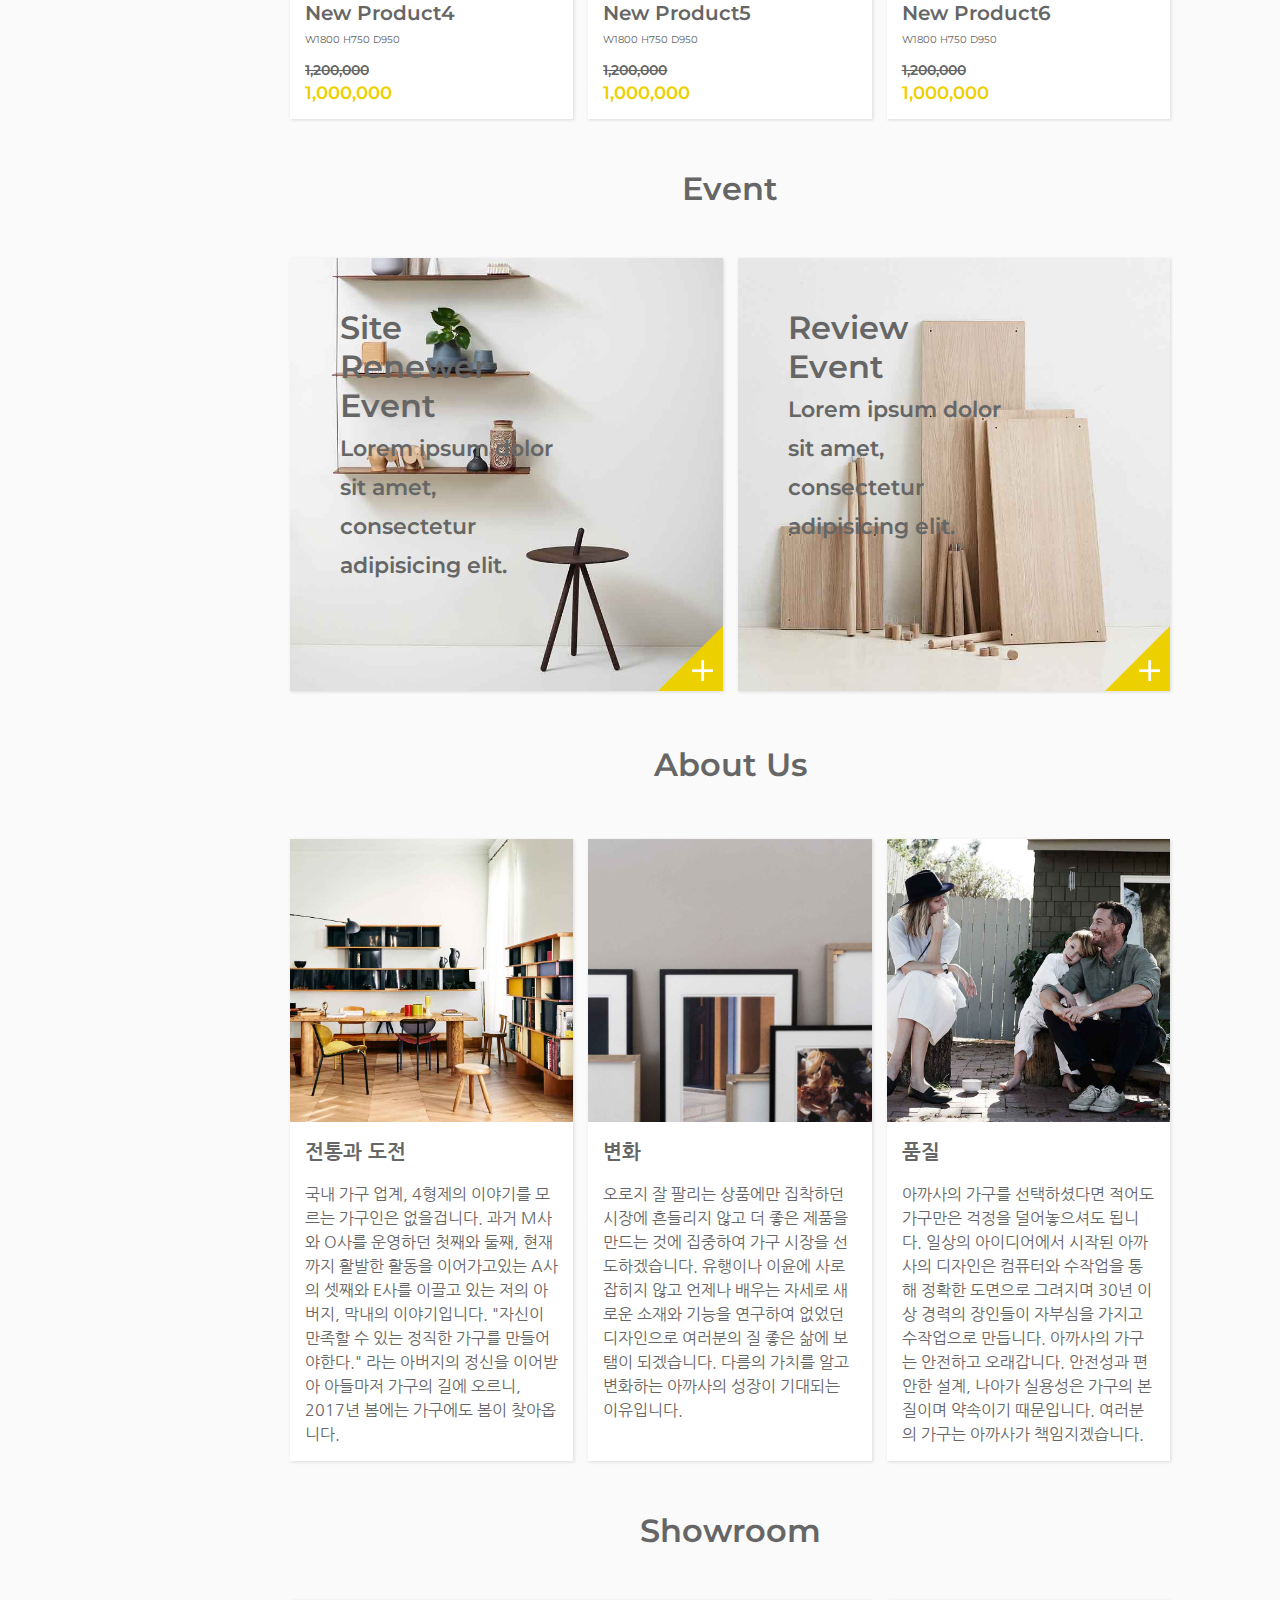
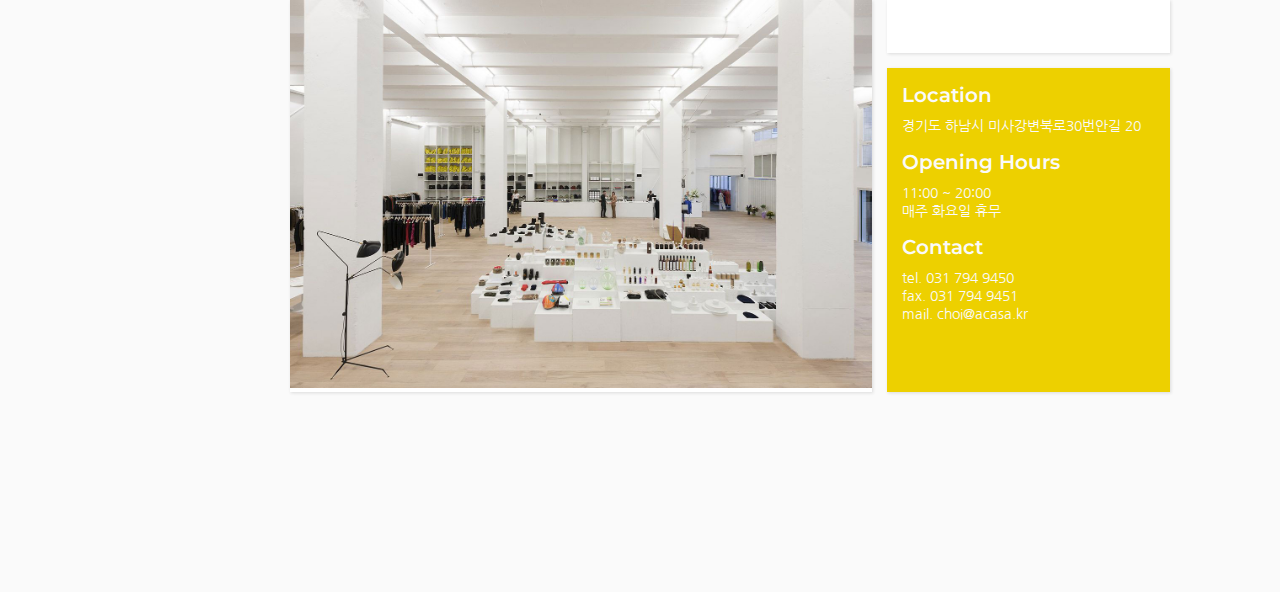
==== commit accbb649: "Add files via upload" ====
--- a/index.html
+++ b/index.html
@@ -5,7 +5,7 @@
     <title>acasa</title>
     <meta name="viewport" content="width=device-width, initial-scale=1.0">
     <link href="https://fonts.googleapis.com/css?family=Montserrat:100,100i,200,200i,300,300i,400,400i,500,500i,600,600i,700,700i,800,800i,900,900i" rel="stylesheet">
-    <link href="https://fonts.googleapis.com/css?family=Nanum+Gothic" rel="stylesheet">
+    <link href="https://fonts.googleapis.com/css?family=Nanum+Gothic:400,700,800" rel="stylesheet">
     <link rel="stylesheet" href="css/style.css">
     <link rel="stylesheet" href="css/jquery.bxslider.css">
     <script src="js/jquery-3.3.1.js"></script>
--- a/css/style.css
+++ b/css/style.css
@@ -121,7 +121,7 @@
   color: var(--textMidColor);
   font-family: 'Montserrat', sans-serif;
   font-size: 32px;
-  font-weight: 900;
+  font-weight: 600;
 }
 
 .conA img{
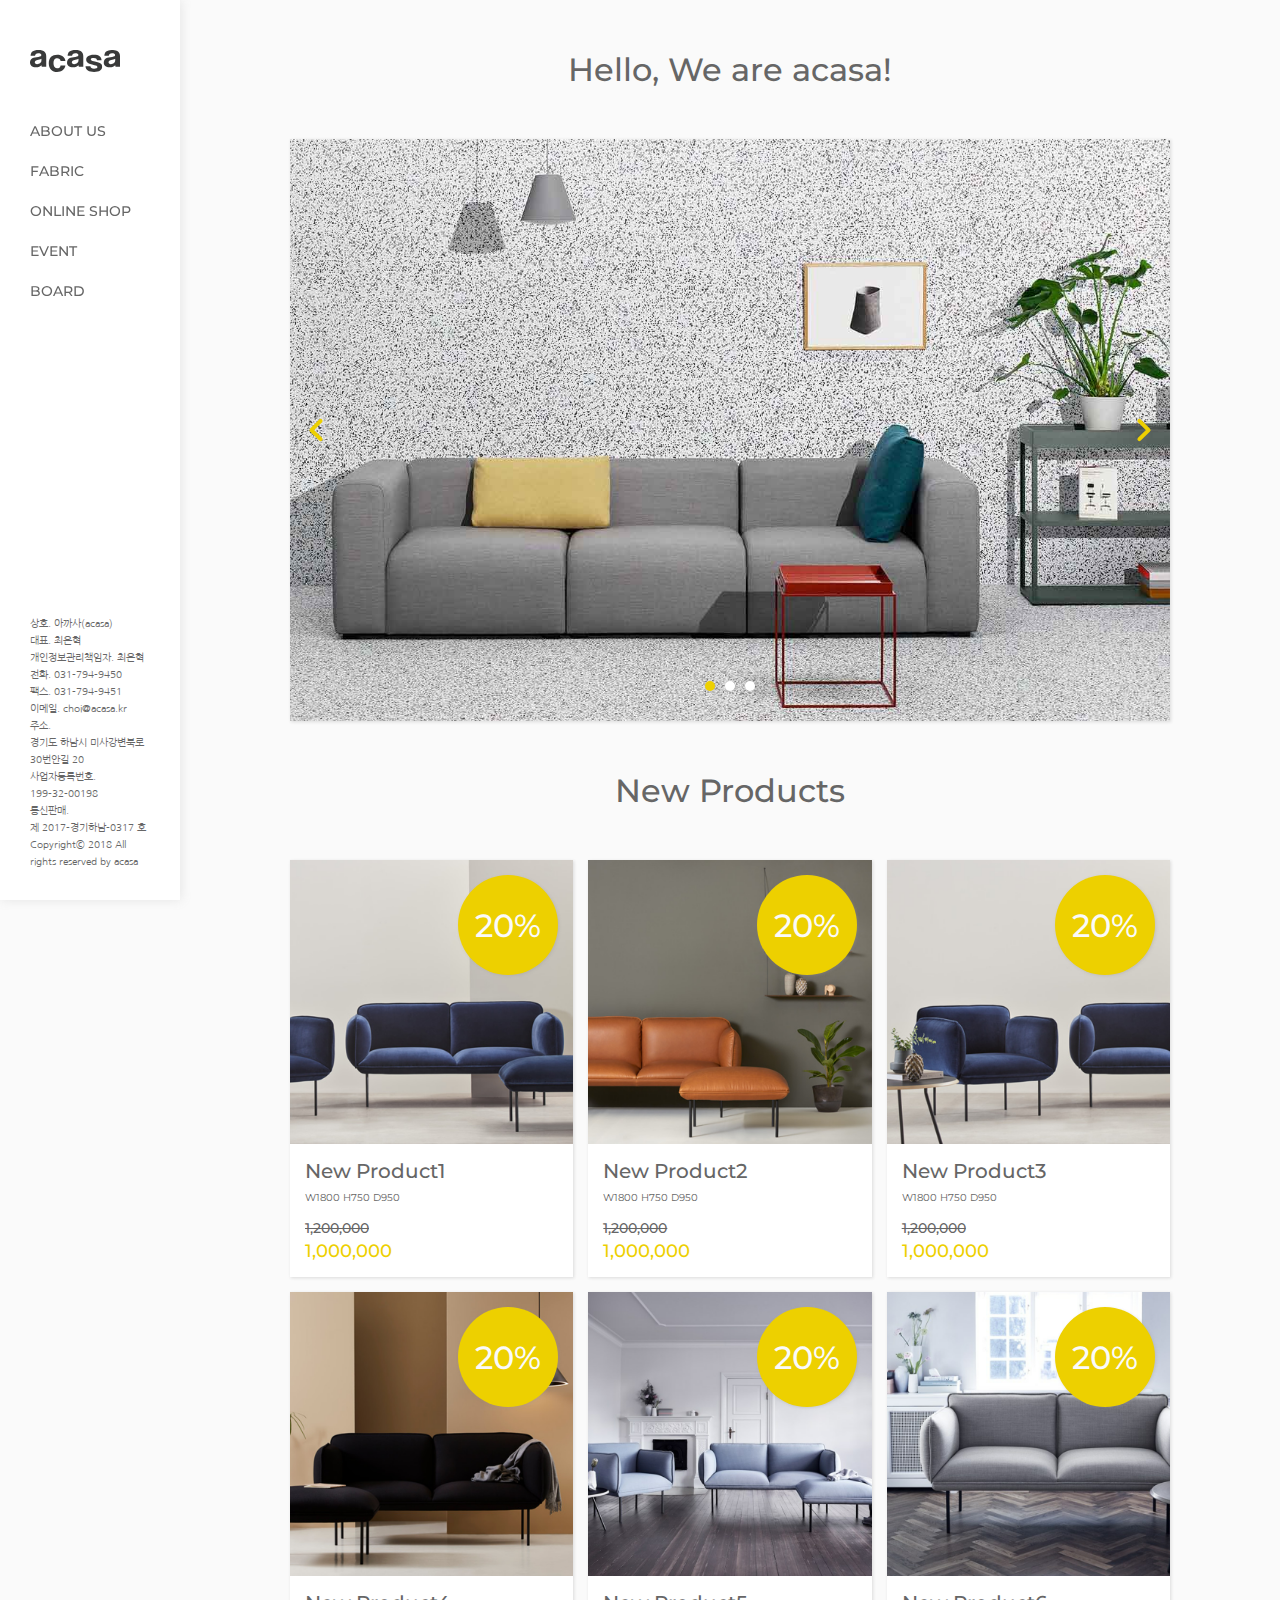
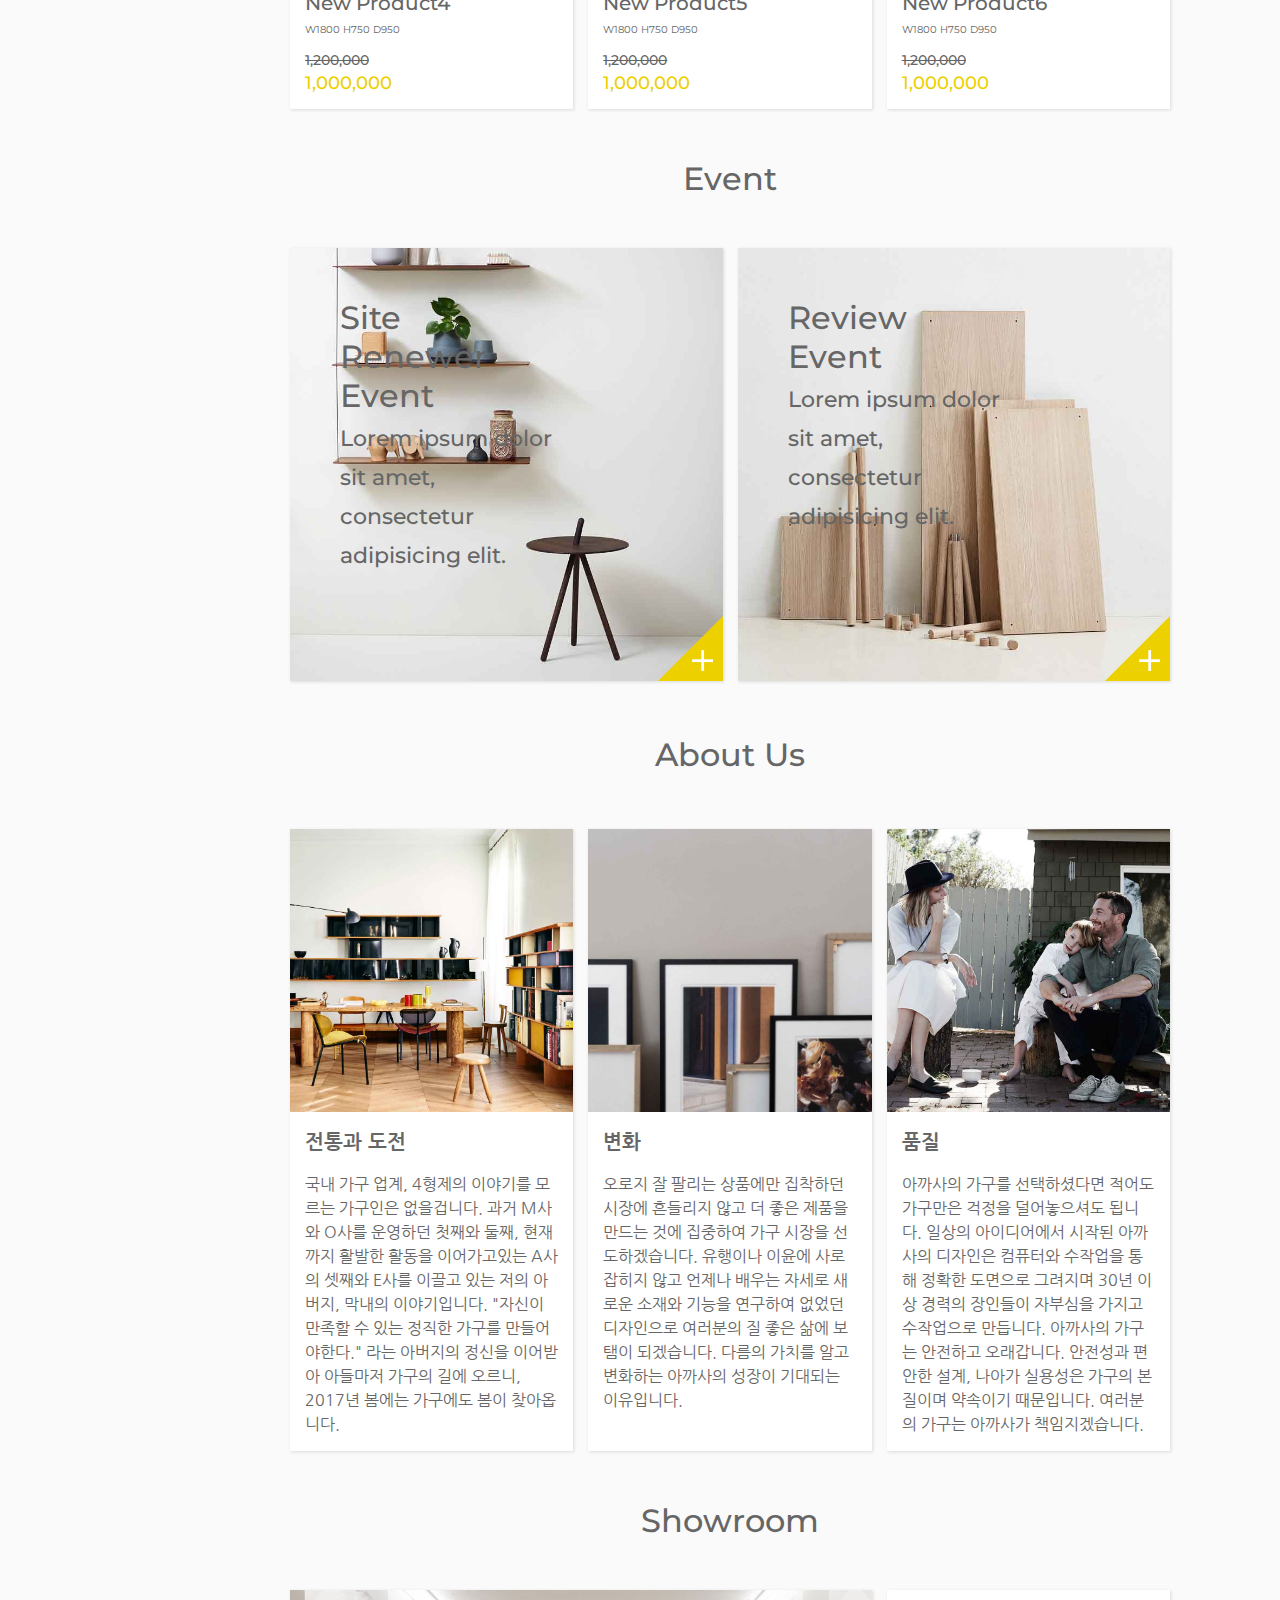
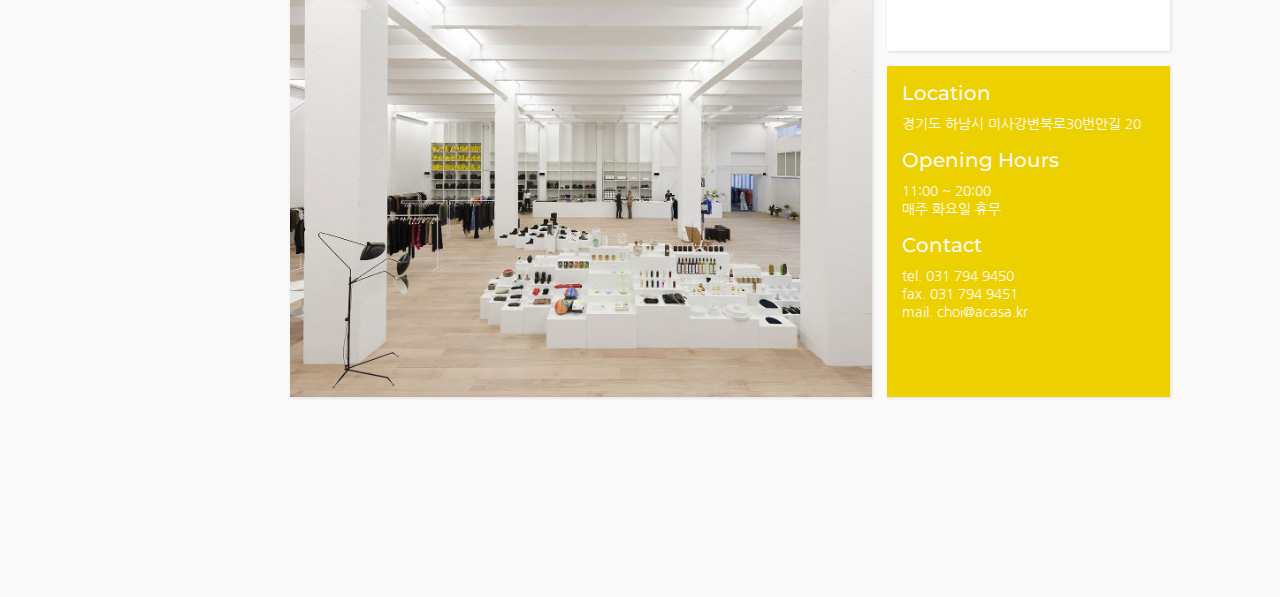
==== commit b892c68b: "Add files via upload" ====
--- a/index.html
+++ b/index.html
@@ -19,6 +19,15 @@
         });
       });
     </script>
+    <script>
+      function openNav() {
+        document.getElementById("slideNav").style.width = "100%";
+      }
+
+      function closeNav() {
+        document.getElementById("slideNav").style.width = "0";
+      }
+    </script>
   </head>
 
   <body>
@@ -59,8 +68,11 @@
           <p>New Products</p>
         </div>
         <div class="productList">
-          <div class="newProduct1">
-            <img src="img/sq04.png" alt="newProduct1">
+          <div class="newProduct">
+            <div class="thumbnail">
+              <img src="img/sq04.png" alt="newProduct1">
+              <div class="darkBack"></div>
+            </div>
             <p class="name">New Product1</p>
             <p class="size">W1800 H750 D950</p>
             <p class="cost1">1,200,000</p>
@@ -68,10 +80,13 @@
             <div class="saleTag">
               <p class="saleNum">20%</p>
             </div>
-            <a href="#" class="linkProduct1"></a>
-          </div>
-          <div class="newProduct2">
-            <img src="img/sq03.png" alt="newProduct2">
+            <a href="#" class="linkProduct"></a>
+          </div>
+          <div class="newProduct">
+            <div class="thumbnail">
+              <img src="img/sq03.png" alt="newProduct2">
+              <div class="darkBack"></div>
+            </div>
             <p class="name">New Product2</p>
             <p class="size">W1800 H750 D950</p>
             <p class="cost1">1,200,000</p>
@@ -79,10 +94,13 @@
             <div class="saleTag">
               <p class="saleNum">20%</p>
             </div>
-            <a href="#" class="linkProduct2"></a>
-          </div>
-          <div class="newProduct3">
-            <img src="img/sq05.png" alt="newProduct3">
+            <a href="#" class="linkProduct"></a>
+          </div>
+          <div class="newProduct">
+            <div class="thumbnail">
+              <img src="img/sq05.png" alt="newProduct3">
+              <div class="darkBack"></div>
+            </div>
             <p class="name">New Product3</p>
             <p class="size">W1800 H750 D950</p>
             <p class="cost1">1,200,000</p>
@@ -90,10 +108,13 @@
             <div class="saleTag">
               <p class="saleNum">20%</p>
             </div>
-            <a href="#" class="linkProduct3"></a>
-          </div>
-          <div class="newProduct4">
-            <img src="img/sq06.png" alt="newProduct4">
+            <a href="#" class="linkProduct"></a>
+          </div>
+          <div class="newProduct">
+            <div class="thumbnail">
+              <img src="img/sq06.png" alt="newProduct4">
+              <div class="darkBack"></div>
+            </div>
             <p class="name">New Product4</p>
             <p class="size">W1800 H750 D950</p>
             <p class="cost1">1,200,000</p>
@@ -101,10 +122,13 @@
             <div class="saleTag">
               <p class="saleNum">20%</p>
             </div>
-            <a href="#" class="linkProduct4"></a>
-          </div>
-          <div class="newProduct5">
-            <img src="img/sq07.png" alt="newProduct5">
+            <a href="#" class="linkProduct"></a>
+          </div>
+          <div class="newProduct">
+            <div class="thumbnail">
+              <img src="img/sq07.png" alt="newProduct5">
+              <div class="darkBack"></div>
+            </div>
             <p class="name">New Product5</p>
             <p class="size">W1800 H750 D950</p>
             <p class="cost1">1,200,000</p>
@@ -112,10 +136,13 @@
             <div class="saleTag">
               <p class="saleNum">20%</p>
             </div>
-            <a href="#" class="linkProduct5"></a>
-          </div>
-          <div class="newProduct6">
-            <img src="img/sq08.png" alt="newProduct6">
+            <a href="#" class="linkProduct"></a>
+          </div>
+          <div class="newProduct">
+            <div class="thumbnail">
+              <img src="img/sq08.png" alt="newProduct6">
+              <div class="darkBack"></div>
+            </div>
             <p class="name">New Product6</p>
             <p class="size">W1800 H750 D950</p>
             <p class="cost1">1,200,000</p>
@@ -123,7 +150,7 @@
             <div class="saleTag">
               <p class="saleNum">20%</p>
             </div>
-            <a href="#" class="linkProduct6"></a>
+            <a href="#" class="linkProduct"></a>
           </div>
         </div>
       </div>
@@ -135,23 +162,29 @@
           <p>Event</p>
         </div>
         <div class="eventList">
-          <div class="event1">
-            <img src="img/event01.jpg" alt="event1" class="imgEvent1">
+          <div class="event">
+            <div class="thumbnail">
+              <img src="img/event01.jpg" alt="event1" class="imgEvent">
+              <div class="darkBack"></div>
+            </div>
             <p class="eventName">Site Renewer Event<br />
               <span class="eventInfo">Lorem ipsum dolor sit amet, consectetur adipisicing elit.
               </span>
             </p>
-            <img src="img/yellowtriangle.svg" alt="more" class="moreBtn1"/>
-            <a href="#" class="linkEvent1"></a>
-          </div>
-          <div class="event2">
-            <img src="img/event02.jpg" alt="event2" class="imgEvent2">
+            <img src="img/yellowtriangle.svg" alt="more" class="moreBtn"/>
+            <a href="#" class="linkEvent"></a>
+          </div>
+          <div class="event">
+            <div class="thumbnail">
+              <img src="img/event02.jpg" alt="event2" class="imgEvent">
+              <div class="darkBack"></div>
+            </div>
             <p class="eventName">Review Event<br />
               <span class="eventInfo">Lorem ipsum dolor sit amet, consectetur adipisicing elit.
               </span>
             </p>
-            <img src="img/yellowtriangle.svg" alt="more" class="moreBtn2"/>
-            <a href="#" class="linkEvent2"></a>
+            <img src="img/yellowtriangle.svg" alt="more" class="moreBtn"/>
+            <a href="#" class="linkEvent"></a>
           </div>
         </div>
       </div>
@@ -163,26 +196,37 @@
           <p>About Us</p>
         </div>
         <div class="aboutUsList">
-          <div class="aboutUs1">
-            <img src="img/aboutus01.jpg" alt="aboutUs1" />
+          <div class="aboutUs">
+            <div class="thumbnail">
+              <img src="img/aboutus01.jpg" alt="aboutUs1" />
+              <div class="darkBack"></div>
+            </div>
             <p class="keyword">전통과 도전</p>
             <p class="content">
               국내 가구 업계, 4형제의 이야기를 모르는 가구인은 없을겁니다.
               과거 M사와 O사를 운영하던 첫째와 둘째, 현재까지 활발한 활동을 이어가고있는 A사의 셋째와 E사를 이끌고 있는 저의 아버지, 막내의 이야기입니다.
               "자신이 만족할 수 있는 정직한 가구를 만들어야한다." 라는 아버지의 정신을 이어받아 아들마저 가구의 길에 오르니, 2017년 봄에는 가구에도 봄이 찾아옵니다.
             </p>
-          </div>
-          <div class="aboutUs2">
-            <img src="img/aboutus02.jpg" alt="aboutUs2" />
+            <a href="#" class="linkAboutUs"></a>
+          </div>
+          <div class="aboutUs">
+            <div class="thumbnail">
+              <img src="img/aboutus02.jpg" alt="aboutUs2" />
+              <div class="darkBack"></div>
+            </div>
             <p class="keyword">변화</p>
             <p class="content">
               오로지 잘 팔리는 상품에만 집착하던 시장에 흔들리지 않고 더 좋은 제품을 만드는 것에 집중하여 가구 시장을 선도하겠습니다.
               유행이나 이윤에 사로잡히지 않고 언제나 배우는 자세로 새로운 소재와 기능을 연구하여 없었던 디자인으로 여러분의 질 좋은 삶에 보탬이 되겠습니다.
               다름의 가치를 알고 변화하는 아까사의 성장이 기대되는 이유입니다.
             </p>
-          </div>
-          <div class="aboutUs3">
-            <img src="img/aboutus03.jpg" alt="aboutUs3" />
+            <a href="#" class="linkAboutUs"></a>
+          </div>
+          <div class="aboutUs">
+            <div class="thumbnail">
+              <img src="img/aboutus03.jpg" alt="aboutUs3" />
+              <div class="darkBack"></div>
+            </div>
             <p class="keyword">품질</p>
             <p class="content">
               아까사의 가구를 선택하셨다면 적어도 가구만은 걱정을 덜어놓으셔도 됩니다.
@@ -190,6 +234,7 @@
               아까사의 가구는 안전하고 오래갑니다. 안전성과 편안한 설계, 나아가 실용성은 가구의 본질이며 약속이기 때문입니다.
               여러분의 가구는 아까사가 책임지겠습니다.
             </p>
+            <a href="#" class="linkAboutUs"></a>
           </div>
         </div>
       </div>
@@ -202,7 +247,11 @@
         </div>
         <div class="showroomList">
           <div class="showroom">
-            <img src="img/showroom.jpg" alt="showroom" />
+            <div class="thumbnail">
+              <img src="img/showroom.jpg" alt="showroom" />
+              <div class="darkBack"></div>
+              <a href="#" class="linkShowroom"></a>
+            </div>
           </div>
           <div class="map">
             <div class="mapSize">
@@ -248,8 +297,39 @@
           <p>통신판매.<br />제 2017-경기하남-0317 호</p>
           <p>Copyright© 2018 All rights reserved by acasa</p>
         </div>
+        <div class="mobileInfo">
+          <p>상호. 아까사(acasa) | 대표. 최은혁 | 개인정보관리책임자. 최은혁</p>
+          <p>전화. 031-794-9450 | 팩스. 031-794-9451 | 이메일. choi@acasa.kr</p>
+          <p>주소. 경기도 하남시 미사강변북로30번안길 20 | 사업자등록번호. 199-32-00198</p>
+          <p>통신판매. 제 2017-경기하남-0317 호</p>
+          <p class="copyright">Copyright© 2018 All rights reserved by acasa</p>
+        </div>
       </div>
     </footer>
     <!-- 푸터 종료 -->
+
+    <!-- 모바일 전용 제일 꼭대기 section 시작 -->
+    <section class="conMobileA">
+      <div class="container">
+        <img src="img/logo.svg" alt="acasa-logo" class="logo">
+        <img src="img/navBtn.svg" alt="navButton" class="navBtn" onclick="openNav()">
+      </div>
+      <div id="slideNav" class="slideNav">
+        <div class="darkBack" onclick="closeNav()"></div>
+        <nav class="mobileNav" onclick="closeNav()">
+          <div class="xBox">
+            <img src="img/closeBtn.svg" class="closebtn" onclick="closeNav()">
+          </div>
+          <ul>
+            <a href="#"><li>ABOUT US</li></a>
+            <a href="#"><li>FABRIC</li></a>
+            <a href="#"><li>ONLINE SHOP</li></a>
+            <a href="#"><li>EVENT</li></a>
+            <a href="#"><li>BOARD</li></a>
+          </ul>
+        </nav>
+      </div>
+    </section>
+    <!-- 모바일 전용 제일 꼭대기 section 종료 -->
   </body>
 </html>
--- a/css/style.css
+++ b/css/style.css
@@ -21,6 +21,12 @@
   background-color: var(--backColor);
 }
 
+@media(max-width:450px){
+  body{
+    margin: 60px 0 0 0;
+  }
+}
+
 /* 헤더 설정 */
 header .container{
   position: fixed;
@@ -59,7 +65,7 @@
   color: var(--textMidColor);
   font-family: 'Montserrat', sans-serif;
   font-size: 14px;
-  font-weight: 600;
+  font-weight: 500;
 }
 
 header ul li a:hover{
@@ -73,6 +79,12 @@
   color: var(--textHoverColor);
 }
 
+@media(max-width:450px){
+  header{
+    display: none;
+  }
+}
+
 /* 푸터 설정 */
 footer .container{
   position: fixed;
@@ -80,7 +92,7 @@
   left: 0;
   background-color: #fff;
   background-color: var(--backLightColor);
-  height: 300px;;
+  height: 300px;
   width: 180px;
 }
 
@@ -101,15 +113,169 @@
   text-decoration: none;
 }
 
+@media(min-width:451px){
+  footer .mobileInfo{
+    display: none;
+  }
+}
+
+@media(max-width:450px){
+  footer .container{
+    position: static;
+    background-color: #666666;
+    background-color: var(--textMidColor);
+    width: 100%;
+    height: auto;
+    margin-top: 10px;
+  }
+
+  footer .fixedInfo{
+    display: none;
+  }
+
+  footer .mobileInfo{
+    margin: 0;
+    padding: 10px 0;
+    display: flex;
+    flex-direction: column;
+    align-items: center;
+  }
+
+  footer .mobileInfo p{
+    padding: 0;
+    color: #fff;
+    color: var(--textLightColor);
+    font-family: 'Nanum Gothic', sans-serif;
+    font-size: .5em;
+    text-decoration: none;
+  }
+}
+
+/* conMobileA */
+@media(min-width:451px){
+  .conMobileA{
+    display: none;
+  }
+}
+
+@media(max-width:450px){
+  .conMobileA{
+    width: 100%;
+    height: 60px;
+    background-color: #fff;
+    position: fixed;
+    top: 0;
+    box-shadow:1px 1px 3px rgba(150,150,150,.3);
+  }
+
+  .conMobileA .container{
+    margin-left: auto;
+    margin-right: auto;
+    width: 95%;
+    height: 100%;
+    background-color: #fff;
+    display: flex;
+    justify-content: space-between;
+  }
+
+  .conMobileA .logo{
+    margin: auto 10px;
+    height: 35%;
+
+  }
+
+  .conMobileA .navBtn{
+    margin: auto 5px;
+    height: 45%;
+  }
+
+  .conMobileA .slideNav{
+    height: 100%;
+    width: 0;
+    position: fixed;
+    top: 0;
+    right: 0;
+    overflow-x: hidden;
+    transition: 0.1s;
+    display: grid;
+    grid-template-columns: 40% 60%;
+    grid-gap: 0;
+  }
+
+  .conMobileA .darkBack{
+    background-color: rgba(0, 0, 0, 0.3);
+  }
+
+  .conMobileA .mobileNav{
+    background-color: #fff;
+    box-shadow:-3px 0px 5px rgba(150,150,150,.5);
+  }
+
+  .conMobileA .slideNav ul{
+    list-style: none;
+    margin: 0 15px;
+    padding: 0;
+  }
+
+  .conMobileA .slideNav li{
+    text-decoration: none;
+    color: #666666;
+    color: var(--textMidColor);
+    font-family: 'Montserrat', sans-serif;
+    font-size: 1.3em;
+    font-weight: 500;
+    line-height: 3em;
+  }
+
+  .conMobileA .slideNav ul a{
+    text-decoration: none;
+    padding: 0 auto;
+  }
+
+  .conMobileA .slideNav .xBox{
+    width: 100%;
+    height: 60px;
+    margin: 0;
+    padding: 0;
+    display: flex;
+    flex-direction: column;
+    align-items: flex-end;
+    align-self: center;
+  }
+
+  .conMobileA .xBox .closebtn{
+    flex: auto;
+    margin: auto 15px;
+    height: 45%;
+  }
+
+  .conMobileA .slideNav ul li a:hover{
+    color: #edd000;
+    color: var(--textHoverColor);
+    transition: 0.3s;
+  }
+
+  .conMobileA .slideNav ul li a:active{
+    color: #edd000;
+    color: var(--textHoverColor);
+  }
+}
+
 /* conLast */
 .conLast .container{
   height: 200px;
 }
 
+@media(max-width:450px){
+  .conLast{
+    display: none;
+  }
+}
+
 /* conA */
 .conA .container{
   display: block;
-  margin: 0 auto 0 auto;
+  margin: 0 auto;
   width: 80%;
 }
 
@@ -121,7 +287,7 @@
   color: var(--textMidColor);
   font-family: 'Montserrat', sans-serif;
   font-size: 32px;
-  font-weight: 600;
+  font-weight: 500;
 }
 
 .conA img{
@@ -130,9 +296,22 @@
   box-shadow:1px 1px 3px rgba(150,150,150,.3);
 }
 
+@media(max-width:450px){
+  .conA .container{
+    width: 95%;
+  }
+
+  .conA .title p{
+    margin: 0 auto;
+    padding: 30px 0;
+    font-size: 1.5em;
+    font-weight: 600;
+  }
+}
+
 /* conB */
 .conB .container{
-  margin: 0 auto 0 auto;
+  margin: 0 auto;
   width: 80%;
 }
 
@@ -144,7 +323,7 @@
   color: var(--textMidColor);
   font-family: 'Montserrat', sans-serif;
   font-size: 32px;
-  font-weight: 600;
+  font-weight: 500;
 }
 
 .conB .productList{
@@ -153,7 +332,7 @@
   grid-gap: 15px;
 }
 
-.conB .newProduct1, .newProduct2, .newProduct3, .newProduct4, .newProduct5, .newProduct6{
+.conB .newProduct{
   width: 100%;
   background-color: #fff;
   background-color: var(--backLightColor);
@@ -161,6 +340,23 @@
   position: relative;
 }
 
+.conB .thumbnail{
+  margin: 0;
+  padding-top: 100%;
+  position: relative;
+  overflow: hidden;
+}
+
+.conB .thumbnail img{
+  display: block;
+  position: absolute;
+  top: 0;
+  right: 0;
+  bottom: 0;
+  left: 0;
+  width: 100%
+}
+
 .conB .name{
   text-align: left;
   margin: 15px 0 0 15px;
@@ -169,7 +365,7 @@
   color: var(--textMidColor);
   font-family: 'Montserrat', sans-serif;
   font-size: 20px;
-  font-weight: 600;
+  font-weight: 500;
 }
 
 .conB .size{
@@ -190,7 +386,7 @@
   color: var(--textMidColor);
   font-family: 'Montserrat', sans-serif;
   font-size: 14px;
-  font-weight: 600;
+  font-weight: 500;
   text-decoration: line-through;
 }
 
@@ -202,14 +398,7 @@
   color: var(--textHoverColor);
   font-family: 'Montserrat', sans-serif;
   font-size: 18px;
-  font-weight: 600;
-}
-
-.conB .newProduct1 img, .newProduct2 img,
-.newProduct3 img, .newProduct4 img,
-.newProduct5 img, .newProduct6 img{
-  display: block;
-  width: 100%;
+  font-weight: 500;
 }
 
 .conB .saleTag{
@@ -237,20 +426,92 @@
   color: var(--textLightColor);
   font-family: 'Montserrat', sans-serif;
   font-size: 32px;
-  font-weight: 600;
-}
-
-.conB .linkProduct1, .linkProduct2, .linkProduct3, .linkProduct4, .linkProduct5, .linkProduct6{
-  position: absolute;
-  top: 0;
-  right: 0;
-  bottom: 0;
-  left: 0;
+  font-weight: 500;
+}
+
+.conB .linkProduct{
+  position: absolute;
+  top: 0;
+  right: 0;
+  bottom: 0;
+  left: 0;
+}
+
+.conB .newProduct:hover img{
+  transform: scale(1.01);
+}
+
+.conB .newProduct:hover .darkBack{
+  position: absolute;
+  top: 0;
+  right: 0;
+  bottom: 0;
+  left: 0;
+  background-color: rgba(0, 0, 0, 0.05);
+}
+
+@media(max-width:450px){
+  .conB .container{
+    width: 95%;
+  }
+
+  .conB .title p{
+    margin: 0 auto;
+    padding: 30px 0;
+    font-size: 1.5em;
+    font-weight: 600;
+  }
+
+  .conB .productList{
+    grid-template-columns: 1fr 1fr;
+    grid-gap: 10px;
+  }
+
+  .conB .name{
+    margin: 10px 0 0 10px;
+    font-size: 1em;
+    font-weight: 600;
+  }
+
+  .conB .size{
+    margin: 5px 0 0 10px;
+    font-size: 0.7em;
+    font-weight: 300;
+  }
+
+  .conB .cost1{
+    margin: 10px 0 0 10px;
+    font-size: 0.9em;
+  }
+
+  .conB .cost2{
+    margin: 3px 0 10px 10px;
+    font-size: 1.1em;
+    font-weight: 600;
+  }
+
+  .conB .saleTag{
+    top: 0.5em;
+    right: 0.5em;
+    width: 3.5em;
+    height: 3.5em;
+  }
+
+  .conB .saleTag .saleNum{
+    font-size: 1.3em;
+    font-weight: 600;
+  }
+
+  .conB .newProduct:hover img{
+  }
+
+  .conB .newProduct:hover .darkBack{
+  }
 }
 
 /* conC */
 .conC .container{
-  margin: 0 auto 0 auto;
+  margin: 0 auto;
   width: 80%;
 }
 
@@ -262,7 +523,7 @@
   color: var(--textMidColor);
   font-family: 'Montserrat', sans-serif;
   font-size: 32px;
-  font-weight: 600;
+  font-weight: 500;
 }
 
 .conC .eventList{
@@ -271,13 +532,30 @@
   grid-gap: 15px;
 }
 
-.conC .event1, .event2{
+.conC .event{
   width: 100%;
   box-shadow:1px 1px 3px rgba(150,150,150,.3);
   position: relative;
 }
 
-.conC .event1 .imgEvent1, .event2 .imgEvent2{
+.conC .thumbnail{
+  margin: 0;
+  padding-top: 100%;
+  position: relative;
+  overflow: hidden;
+}
+
+.conC .thumbnail img{
+  display: block;
+  position: absolute;
+  top: 0;
+  right: 0;
+  bottom: 0;
+  left: 0;
+  width: 100%
+}
+
+.conC .event .imgEvent{
   display: block;
   width: 100%;
 }
@@ -295,7 +573,7 @@
   color: var(--textMidColor);
   font-family: 'Montserrat', sans-serif;
   font-size: 32px;
-  font-weight: 600;
+  font-weight: 500;
 }
 
 .conC .eventName .eventInfo{
@@ -306,27 +584,82 @@
   color: var(--textMidColor);
   font-family: 'Montserrat', sans-serif;
   font-size: 22px;
-  font-weight: 600;
-}
-
-.conC .moreBtn1, .moreBtn2{
+  font-weight: 500;
+}
+
+.conC .moreBtn{
   position: absolute;
   right: 0;
   bottom: 0;
   width: 15%;
 }
 
-.conC .linkEvent1, .linkEvent2{
-  position: absolute;
-  top: 0;
-  right: 0;
-  bottom: 0;
-  left: 0;
+.conC .linkEvent{
+  position: absolute;
+  top: 0;
+  right: 0;
+  bottom: 0;
+  left: 0;
+}
+
+.conC .event:hover img{
+  transform: scale(1.01);
+}
+
+.conC .event:hover .darkBack{
+  position: absolute;
+  top: 0;
+  right: 0;
+  bottom: 0;
+  left: 0;
+  background-color: rgba(0, 0, 0, 0.05);
+}
+
+@media(max-width:450px){
+  .conC .container{
+    width: 95%;
+  }
+
+  .conC .title p{
+    margin: 0 auto;
+    padding: 30px 0;
+    font-size: 1.5em;
+    font-weight: 600;
+  }
+
+  .conC .eventList{
+    display: grid;
+    grid-template-columns: 1fr;
+    grid-gap: 10px;
+  }
+
+  .conC .eventName{
+    top: 10px;
+    left: 10px;
+    width: 70%;
+    font-size: 1.3em;
+    font-weight: 600;
+  }
+
+  .conC .eventName .eventInfo{
+    font-size: .9em;
+    font-weight: 300;
+  }
+
+  .conC .moreBtn{
+    width: 25%;
+  }
+
+  .conC .event:hover img{
+  }
+
+  .conC .event:hover .darkBack{
+  }
 }
 
 /* conD */
 .conD .container{
-  margin: 0 auto 0 auto;
+  margin: 0 auto;
   width: 80%;
 }
 
@@ -338,7 +671,7 @@
   color: var(--textMidColor);
   font-family: 'Montserrat', sans-serif;
   font-size: 32px;
-  font-weight: 600;
+  font-weight: 500;
 }
 
 .conD .aboutUsList{
@@ -347,7 +680,7 @@
   grid-gap: 15px;
 }
 
-.conD .aboutUs1, .aboutUs2, .aboutUs3{
+.conD .aboutUs{
   width: 100%;
   background-color: #fff;
   background-color: var(--backLightColor);
@@ -355,9 +688,21 @@
   position: relative;
 }
 
-.conD img{
+.conD .thumbnail{
+  margin: 0;
+  padding-top: 100%;
+  position: relative;
+  overflow: hidden;
+}
+
+.conD .thumbnail img{
   display: block;
-  width: 100%;
+  position: absolute;
+  top: 0;
+  right: 0;
+  bottom: 0;
+  left: 0;
+  width: 100%
 }
 
 .conD p{
@@ -370,7 +715,7 @@
   color: var(--textMidColor);
   font-family: 'Nanum Gothic', sans-serif;
   font-size: 20px;
-  font-weight: 600;
+  font-weight: 700;
 }
 
 .conD .content{
@@ -378,12 +723,41 @@
   color: var(--textMidColor);
   font-family: 'Nanum Gothic', sans-serif;
   font-size: 16px;
+  font-weight: 400;
+  line-height: 1.5em;
+}
+
+.conD .linkAboutUs{
+  position: absolute;
+  top: 0;
+  right: 0;
+  bottom: 0;
+  left: 0;
+}
+
+.conD .aboutUs:hover img{
+  transform: scale(1.01);
+}
+
+.conD .aboutUs:hover .darkBack{
+  position: absolute;
+  top: 0;
+  right: 0;
+  bottom: 0;
+  left: 0;
+  background-color: rgba(0, 0, 0, 0.05);
+}
+
+@media(max-width:450px){
+  .conD{
+    display: none;
+  }
 }
 
 /* conE */
 .conE .container{
   display: block;
-  margin: 0 auto 0 auto;
+  margin: 0 auto;
   width: 80%;
 }
 
@@ -395,7 +769,7 @@
   color: var(--textMidColor);
   font-family: 'Montserrat', sans-serif;
   font-size: 32px;
-  font-weight: 600;
+  font-weight: 500;
 }
 
 .conE .showroomList{
@@ -413,8 +787,21 @@
   grid-row: 1 / 3;
 }
 
-.conE .showroom img{
-  width: 100%;
+.conE .thumbnail{
+  margin: 0;
+  padding-top: 70%;
+  position: relative;
+  overflow: hidden;
+}
+
+.conE .thumbnail img{
+  display: block;
+  position: absolute;
+  top: 0;
+  right: 0;
+  bottom: 0;
+  left: 0;
+  height: 100%
 }
 
 .conE .welcome{
@@ -425,7 +812,7 @@
   color: var(--textHoverColor);
   font-family: 'Nanum Gothic', sans-serif;
   font-size: 32px;
-  font-weight: 600;
+  font-weight: 500;
   line-height: 1.5em;
 }
 
@@ -437,7 +824,7 @@
   color: var(--textLightColor);
   font-family: 'Montserrat', sans-serif;
   font-size: 20px;
-  font-weight: 600;
+  font-weight: 500;
 }
 
 .conE .location, .hour, .contact{
@@ -485,3 +872,96 @@
   box-shadow:1px 1px 3px rgba(150,150,150,.3);
   text-decoration: none;
 }
+
+.conE .linkShowroom{
+  position: absolute;
+  top: 0;
+  right: 0;
+  bottom: 0;
+  left: 0;
+}
+
+.conE .showroom:hover img{
+  transform: scale(1.01);
+}
+
+.conE .showroom:hover .darkBack{
+  position: absolute;
+  top: 0;
+  right: 0;
+  bottom: 0;
+  left: 0;
+  background-color: rgba(0, 0, 0, 0.05);
+}
+
+@media(max-width:450px){
+  .conE .container{
+    width: 95%;
+  }
+
+  .conE .title p{
+    margin: 0 auto;
+    padding: 30px 0;
+    font-size: 1.5em;
+    font-weight: 600;
+  }
+
+  .conE .showroomList{
+    display: grid;
+    grid-template-columns: 1fr;
+    grid-gap: 10px;
+  }
+
+  .conE .showroom{
+    width: 100%;
+    grid-column: 1;
+    grid-row: 1;
+  }
+
+  .conE .thumbnail{
+    padding-top: 100%;
+  }
+
+  .conE .informationBox .welcome{
+    display: none;
+  }
+
+  .conE .locationTitle, .hourTitle, .contactTitle{
+    margin: 10px 0 5px 10px;
+    font-size: 1.1em;
+    font-weight: 600;
+  }
+
+  .conE .location, .hour, .contact{
+    text-align: left;
+    margin: 0 0 10px 10px;
+    font-size: 0.8em;
+    font-weight: 400;
+  }
+
+  .conE .map{
+    grid-column: 1;
+    grid-row: 3;
+  }
+
+  .conE .mapSize{
+    position: relative;
+    padding-bottom: 100%;
+    overflow: hidden;
+  }
+
+  .conE .informationBox{
+    grid-column: 1;
+    grid-row: 2;
+  }
+
+  .conE .showroom:hover img{
+  }
+
+  .conE .showroom:hover .darkBack{
+  }
+
+  .conE .showroom .darkBack{
+    display: none;
+  }
+}
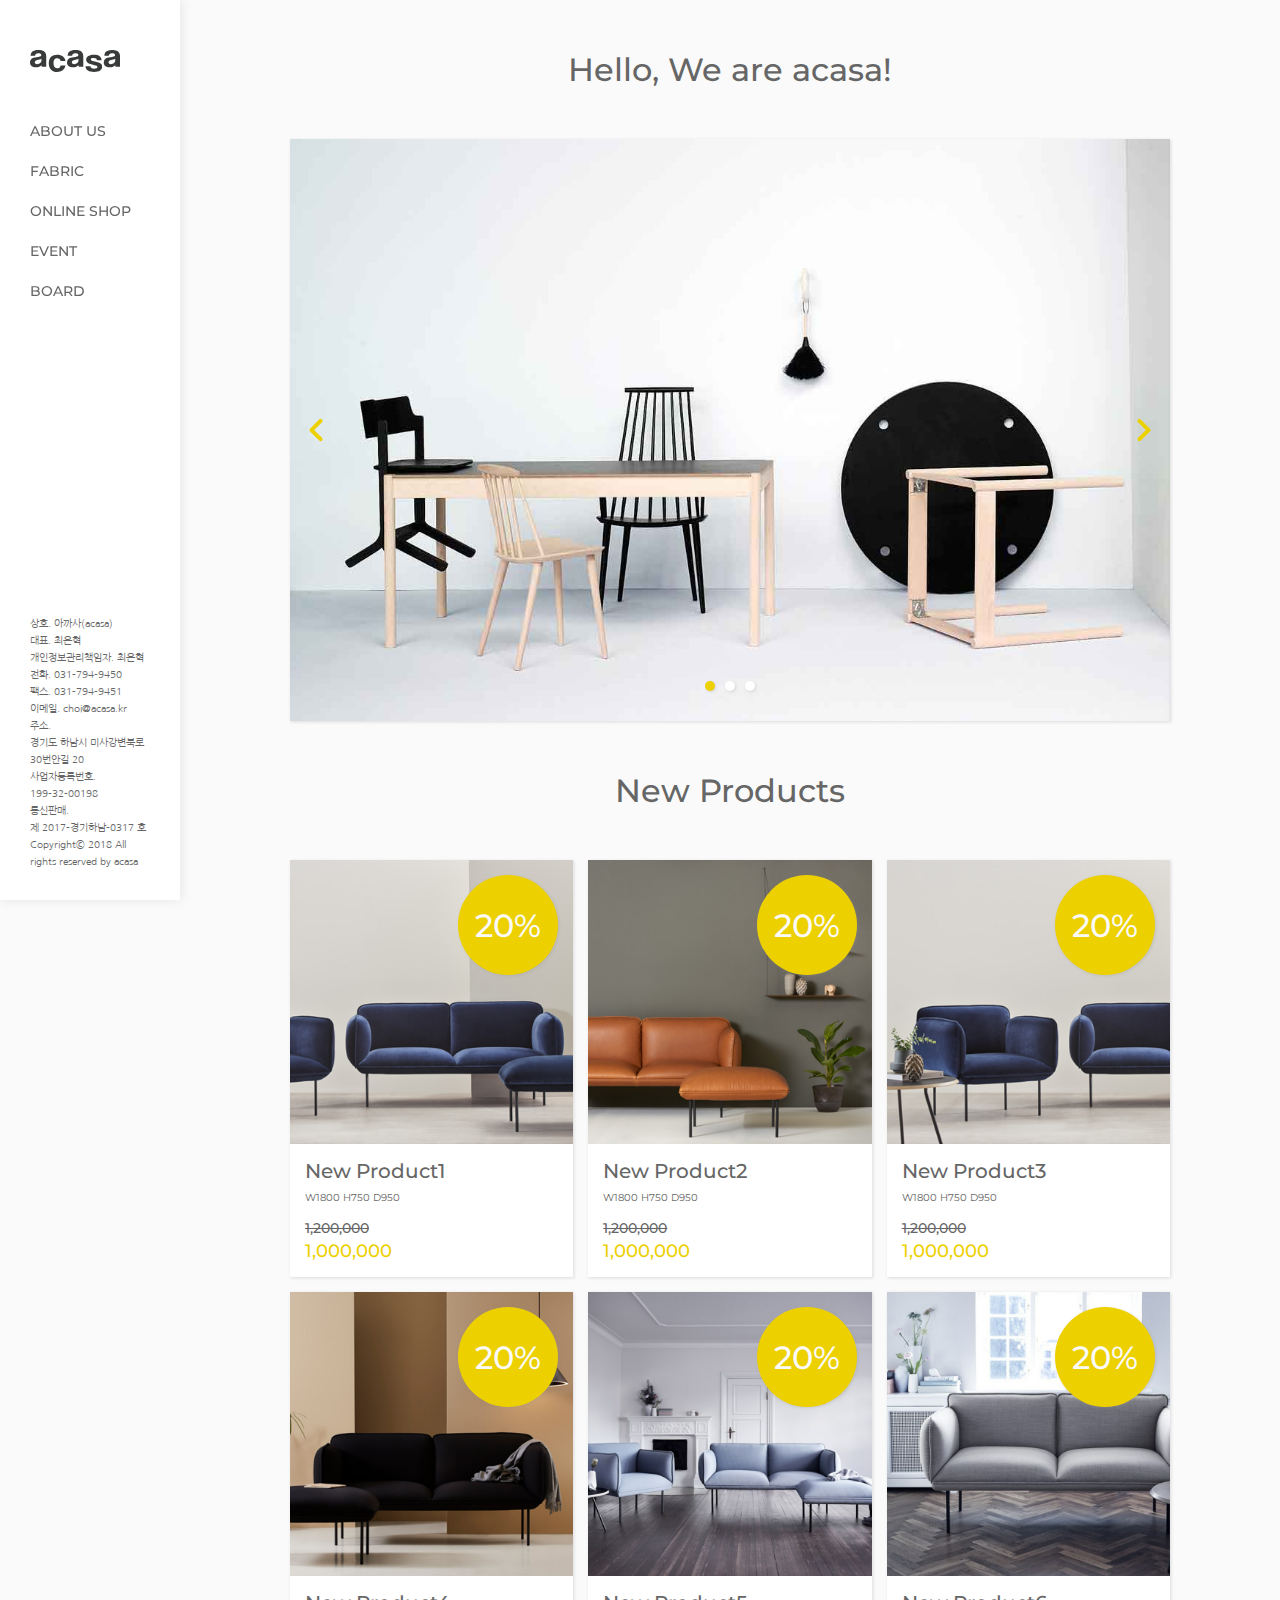
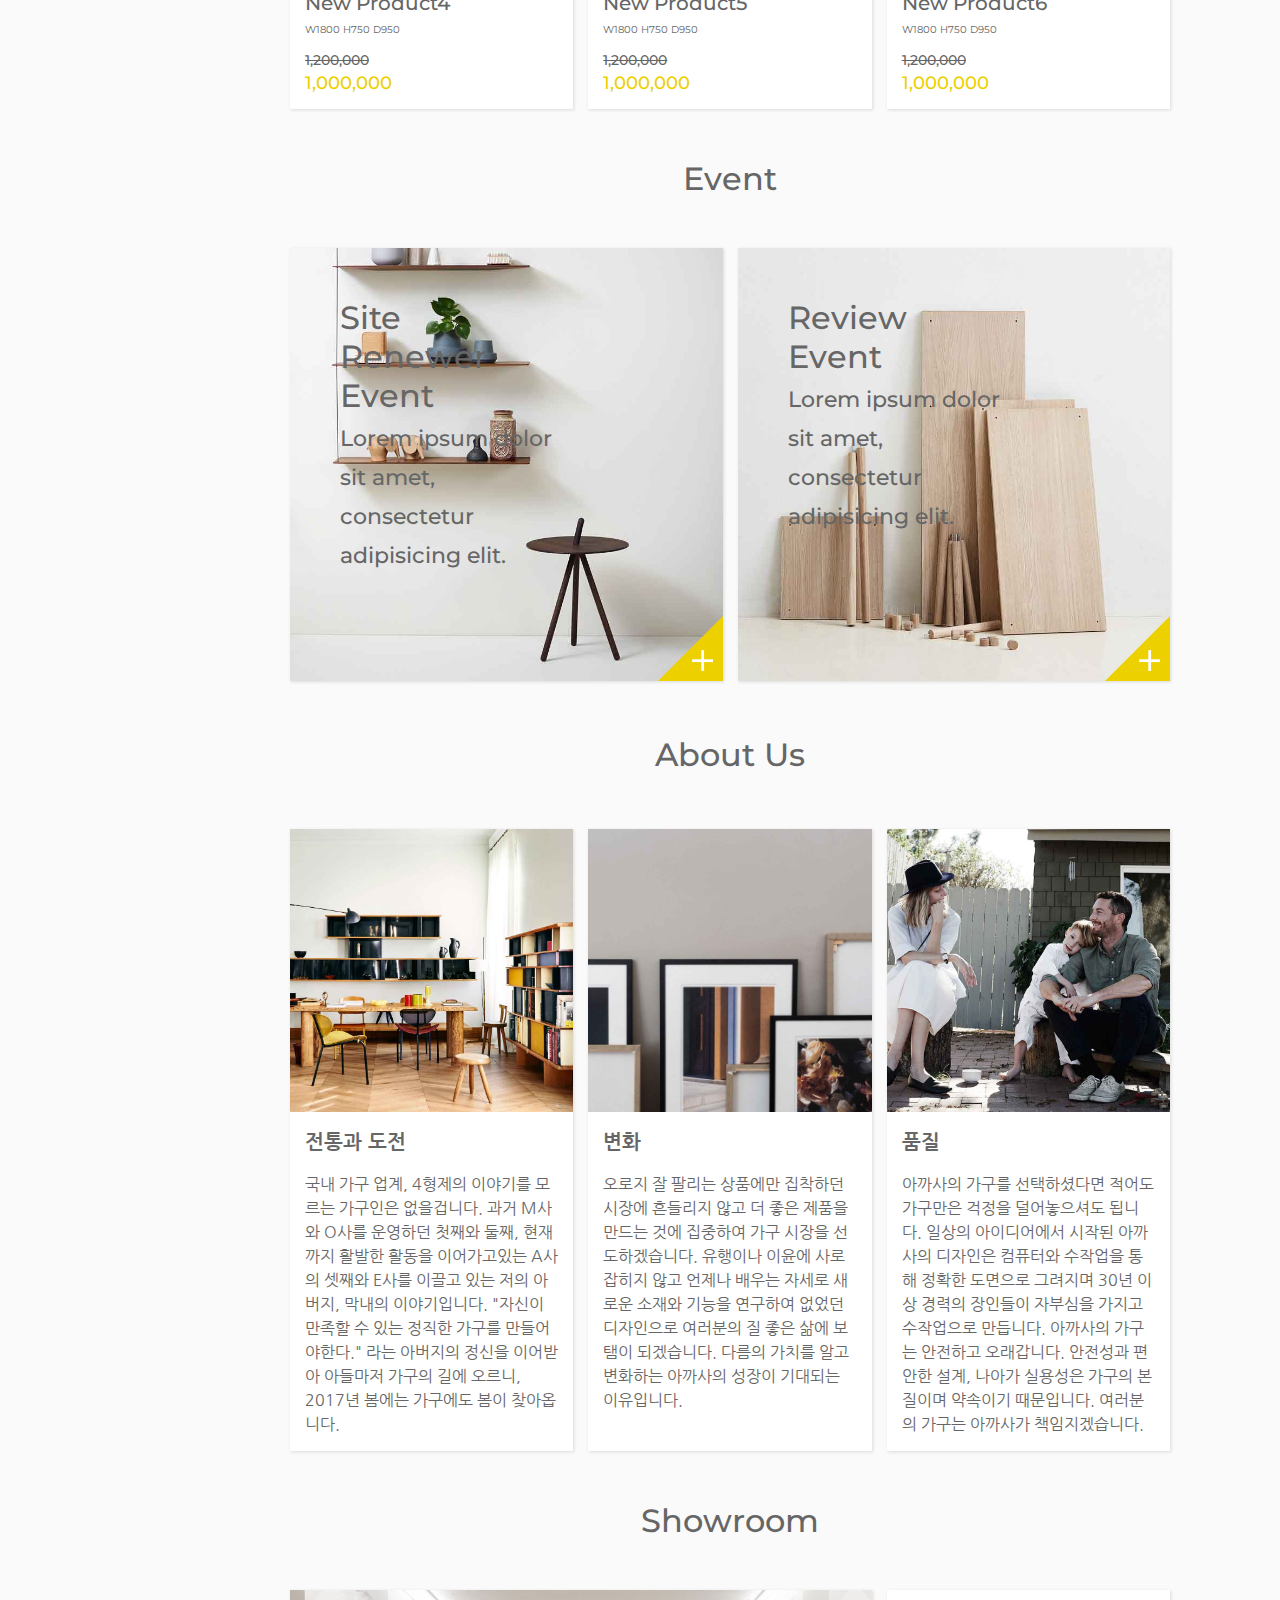
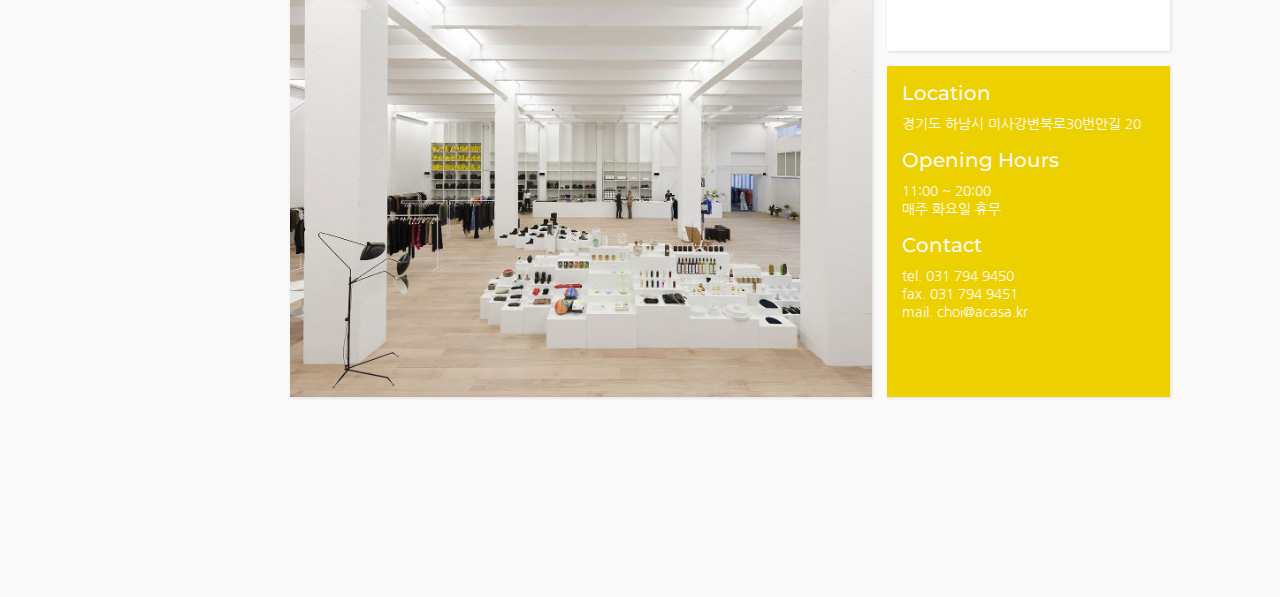
==== commit 3fdd6ac2: "Add files via upload" ====
--- a/index.html
+++ b/index.html
@@ -4,6 +4,7 @@
     <meta charset="UTF-8">
     <title>acasa</title>
     <meta name="viewport" content="width=device-width, initial-scale=1.0">
+    <meta name="format-detection" content="telephone=no" />
     <link href="https://fonts.googleapis.com/css?family=Montserrat:100,100i,200,200i,300,300i,400,400i,500,500i,600,600i,700,700i,800,800i,900,900i" rel="stylesheet">
     <link href="https://fonts.googleapis.com/css?family=Nanum+Gothic:400,700,800" rel="stylesheet">
     <link rel="stylesheet" href="css/style.css">
@@ -312,13 +313,15 @@
     <section class="conMobileA">
       <div class="container">
         <img src="img/logo.svg" alt="acasa-logo" class="logo">
-        <img src="img/navBtn.svg" alt="navButton" class="navBtn" onclick="openNav()">
+        <div class="navBtnBox"  onclick="openNav()">
+          <img src="img/navBtn.svg" alt="navButton" class="navBtn">
+        </div>
       </div>
       <div id="slideNav" class="slideNav">
         <div class="darkBack" onclick="closeNav()"></div>
         <nav class="mobileNav" onclick="closeNav()">
-          <div class="xBox">
-            <img src="img/closeBtn.svg" class="closebtn" onclick="closeNav()">
+          <div class="xBox" onclick="closeNav()">
+            <img src="img/closeBtn.svg" class="closebtn">
           </div>
           <ul>
             <a href="#"><li>ABOUT US</li></a>
--- a/css/style.css
+++ b/css/style.css
@@ -181,11 +181,19 @@
   .conMobileA .logo{
     margin: auto 10px;
     height: 35%;
-
+  }
+
+  .conMobileA .navBtnBox{
+    width: 15%;
+    height: 100%;
+    margin: auto 5px;
+    display: flex;
+    align-items: center;
+    justify-content: flex-end;
   }
 
   .conMobileA .navBtn{
-    margin: auto 5px;
+    margin: auto 0;
     height: 45%;
   }
 
@@ -209,9 +217,12 @@
   .conMobileA .mobileNav{
     background-color: #fff;
     box-shadow:-3px 0px 5px rgba(150,150,150,.5);
+    position: relative;
   }
 
   .conMobileA .slideNav ul{
+    position: absolute;
+    top: 60px;
     list-style: none;
     margin: 0 15px;
     padding: 0;
@@ -233,7 +244,10 @@
   }
 
   .conMobileA .slideNav .xBox{
-    width: 100%;
+    position: absolute;
+    top: 0;
+    right: 0;
+    width: 30%;
     height: 60px;
     margin: 0;
     padding: 0;
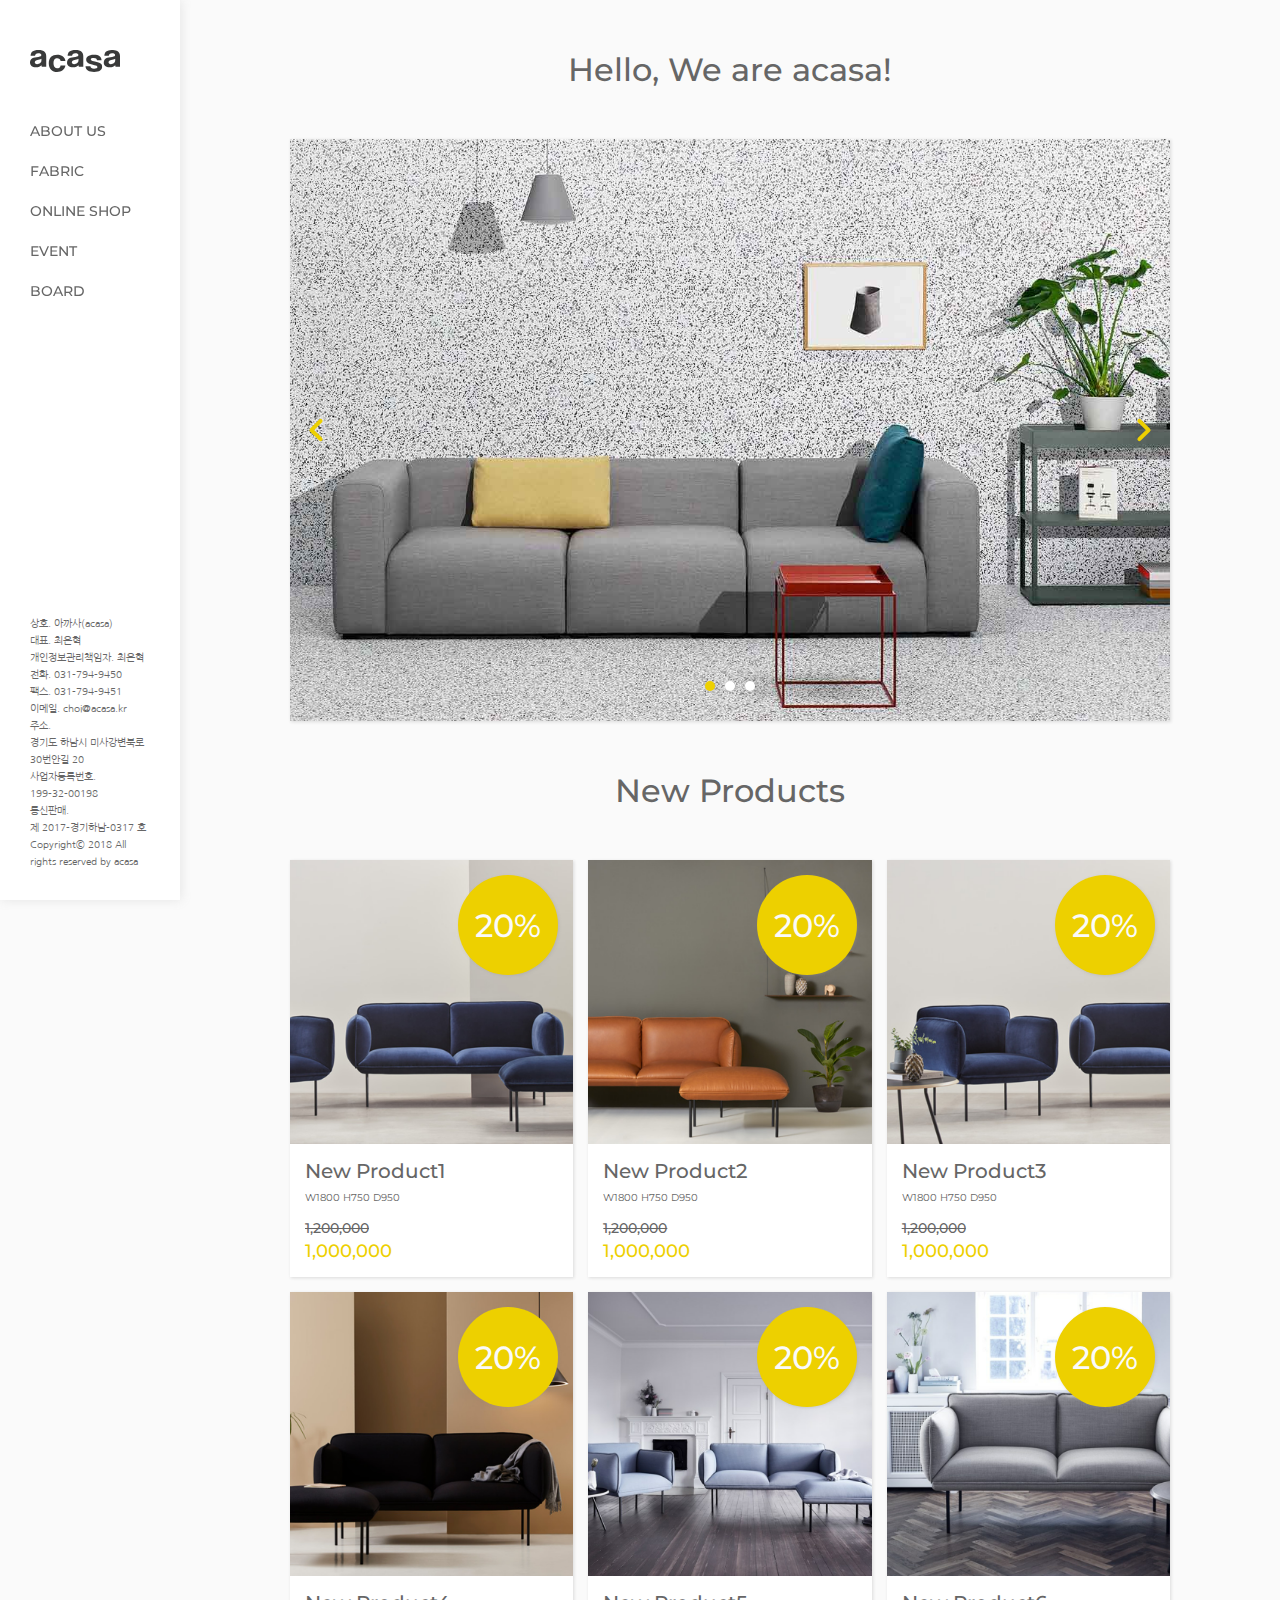
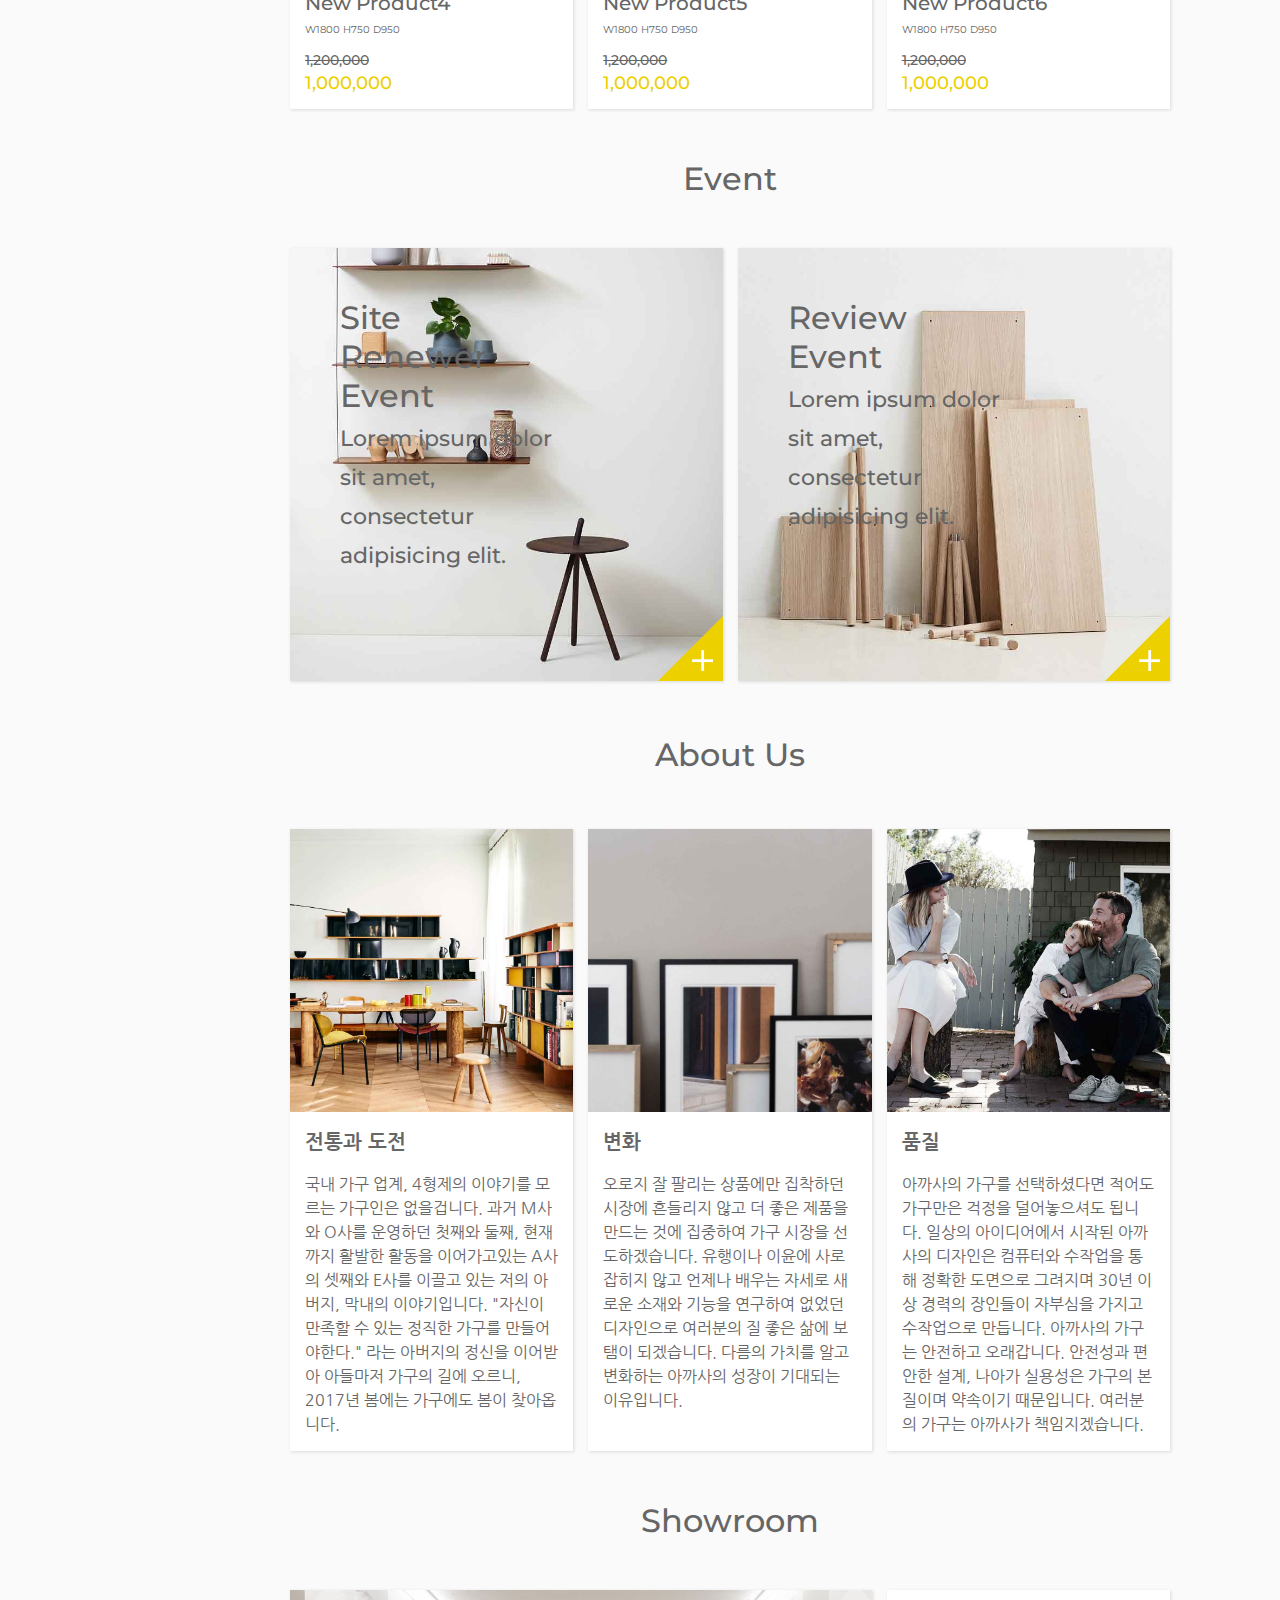
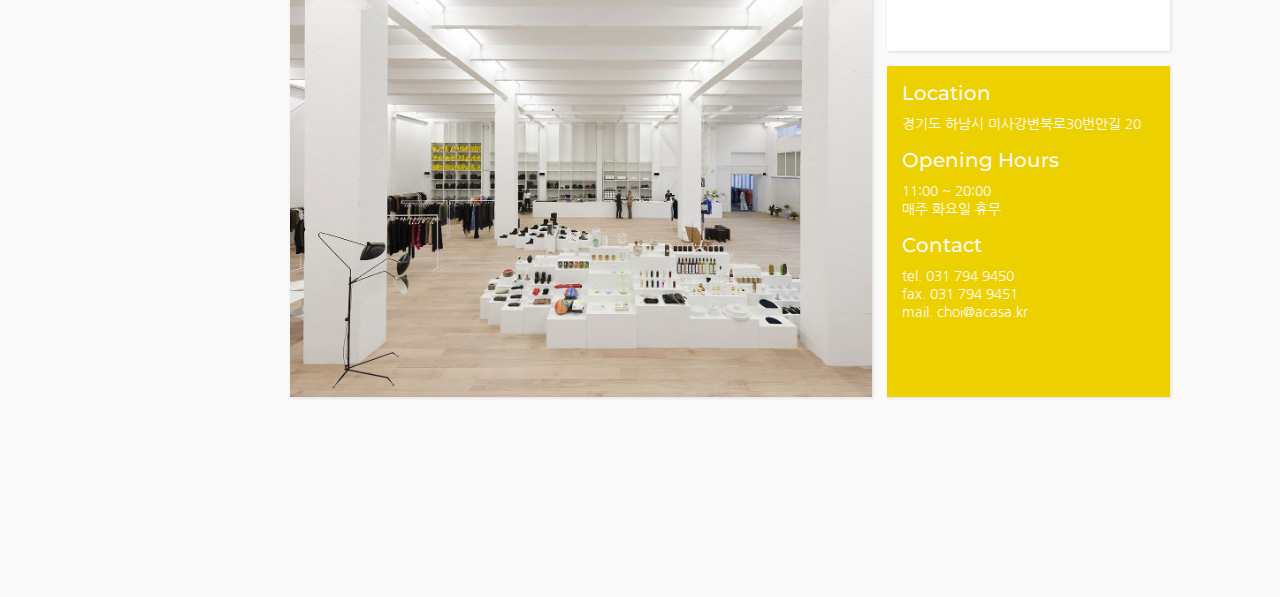
==== commit a9c27ce4: "Add files via upload" ====
--- a/index.html
+++ b/index.html
@@ -249,9 +249,11 @@
         <div class="showroomList">
           <div class="showroom">
             <div class="thumbnail">
-              <img src="img/showroom.jpg" alt="showroom" />
-              <div class="darkBack"></div>
-              <a href="#" class="linkShowroom"></a>
+              <div class="centerBox">
+                <img src="img/showroom.jpg" alt="showroom" />
+                <div class="darkBack"></div>
+                <a href="#" class="linkShowroom"></a>
+              </div>
             </div>
           </div>
           <div class="map">
--- a/css/style.css
+++ b/css/style.css
@@ -23,7 +23,10 @@
 
 @media(max-width:450px){
   body{
-    margin: 60px 0 0 0;
+    margin: 50px 0 0 0;
+    background-image: url(../img/bg.svg);
+    background-size: cover;
+    background-attachment: fixed;
   }
 }
 
@@ -161,11 +164,11 @@
 @media(max-width:450px){
   .conMobileA{
     width: 100%;
-    height: 60px;
-    background-color: #fff;
+    height: 50px;
+    background-color: rgba(255, 255, 255, 0.5);
     position: fixed;
     top: 0;
-    box-shadow:1px 1px 3px rgba(150,150,150,.3);
+    /* box-shadow:1px 1px 3px rgba(150,150,150,.3); */
   }
 
   .conMobileA .container{
@@ -173,7 +176,7 @@
     margin-right: auto;
     width: 95%;
     height: 100%;
-    background-color: #fff;
+    /* background-color: rgba(255, 255, 255, 0.2); */
     display: flex;
     justify-content: space-between;
   }
@@ -211,18 +214,18 @@
   }
 
   .conMobileA .darkBack{
-    background-color: rgba(0, 0, 0, 0.3);
+    background-color: rgba(0, 0, 0, 0.7);
   }
 
   .conMobileA .mobileNav{
-    background-color: #fff;
+    background-color: #fafafa;
     box-shadow:-3px 0px 5px rgba(150,150,150,.5);
     position: relative;
   }
 
   .conMobileA .slideNav ul{
     position: absolute;
-    top: 60px;
+    top: 50px;
     list-style: none;
     margin: 0 15px;
     padding: 0;
@@ -234,8 +237,8 @@
     color: var(--textMidColor);
     font-family: 'Montserrat', sans-serif;
     font-size: 1.3em;
-    font-weight: 500;
-    line-height: 3em;
+    font-weight: 600;
+    line-height: 2.5em;
   }
 
   .conMobileA .slideNav ul a{
@@ -248,7 +251,7 @@
     top: 0;
     right: 0;
     width: 30%;
-    height: 60px;
+    height: 50px;
     margin: 0;
     padding: 0;
     display: flex;
@@ -815,7 +818,7 @@
   right: 0;
   bottom: 0;
   left: 0;
-  height: 100%
+  height: 100%;
 }
 
 .conE .welcome{
@@ -933,7 +936,25 @@
   }
 
   .conE .thumbnail{
+    margin: 0;
     padding-top: 100%;
+    position: relative;
+    overflow: hidden;
+  }
+
+  .conE .thumbnail .centerBox{
+    position: absolute;
+    top: 0;
+    right: 0;
+    bottom: 0;
+    left: 0;
+    background-image: url(../img/showroom.jpg);
+    background-position: center;
+    background-size: cover;
+  }
+
+  .conE .thumbnail img{
+    display: none;
   }
 
   .conE .informationBox .welcome{
